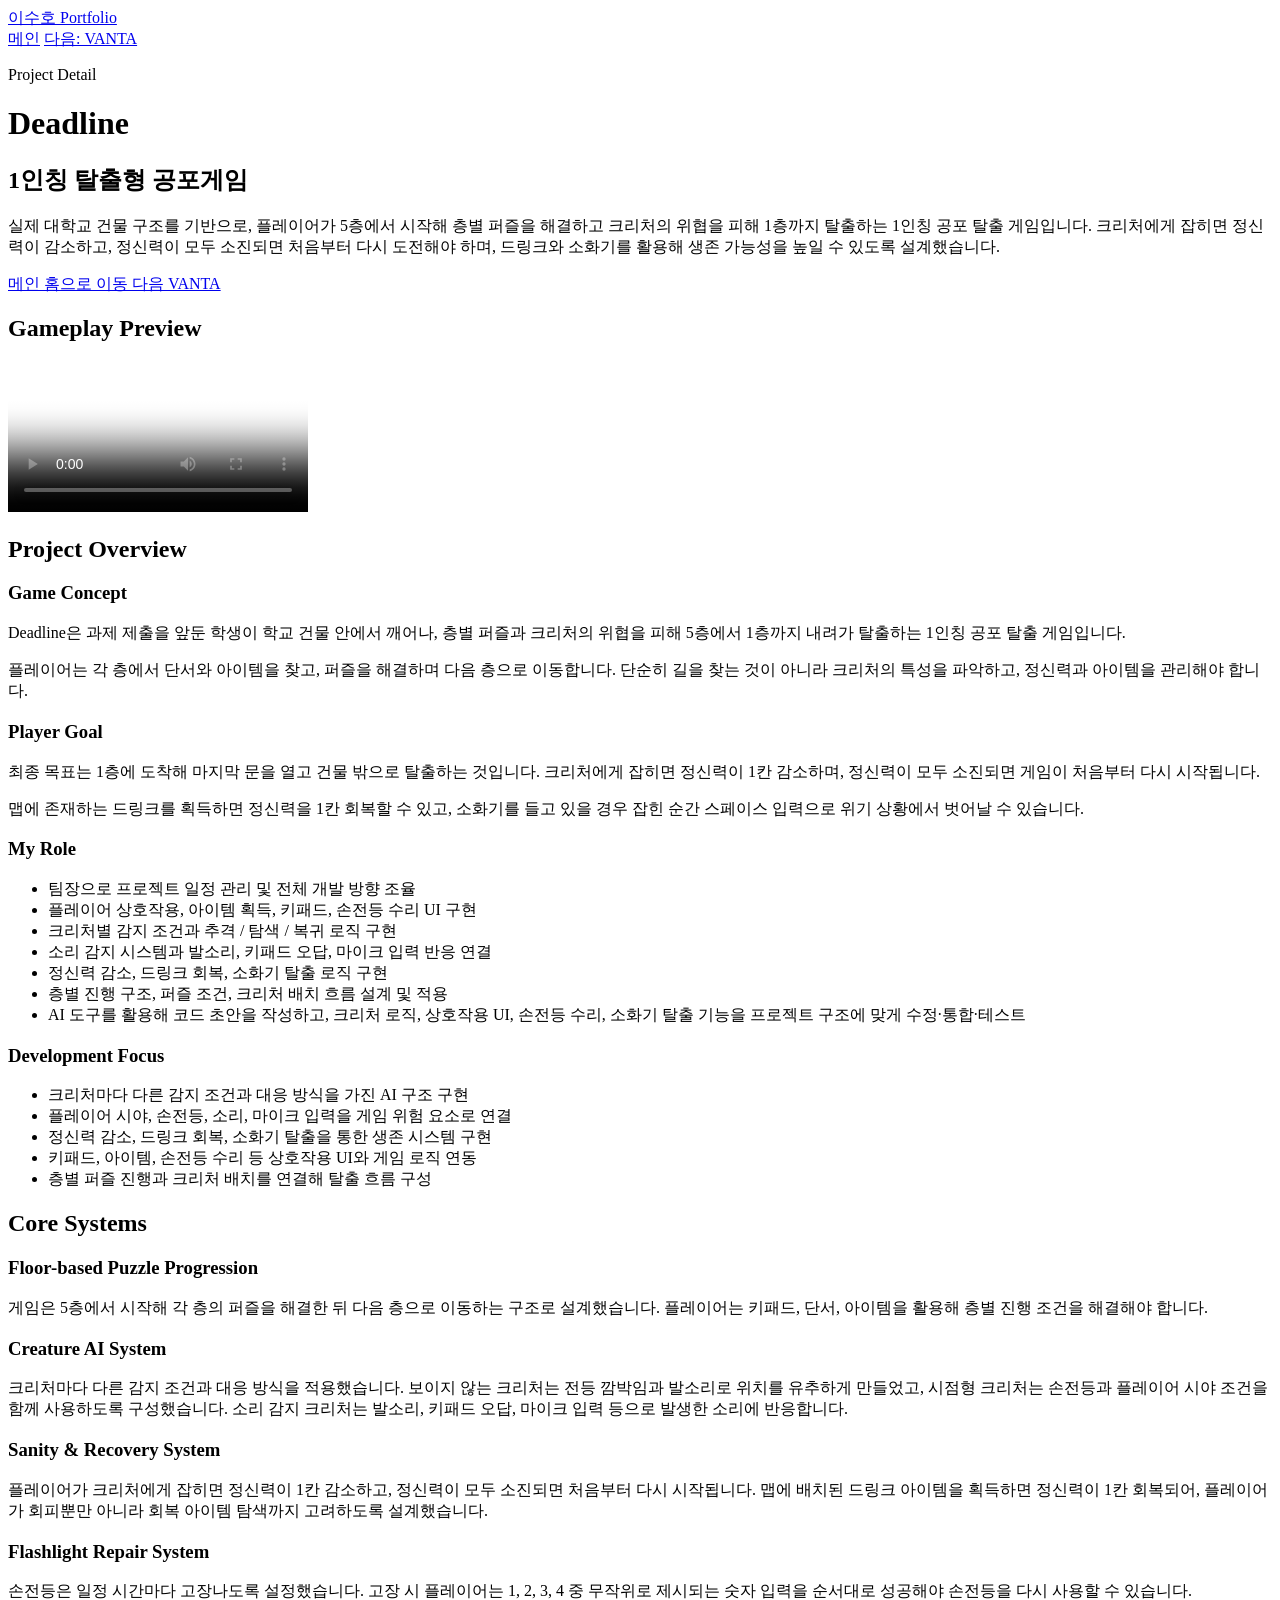
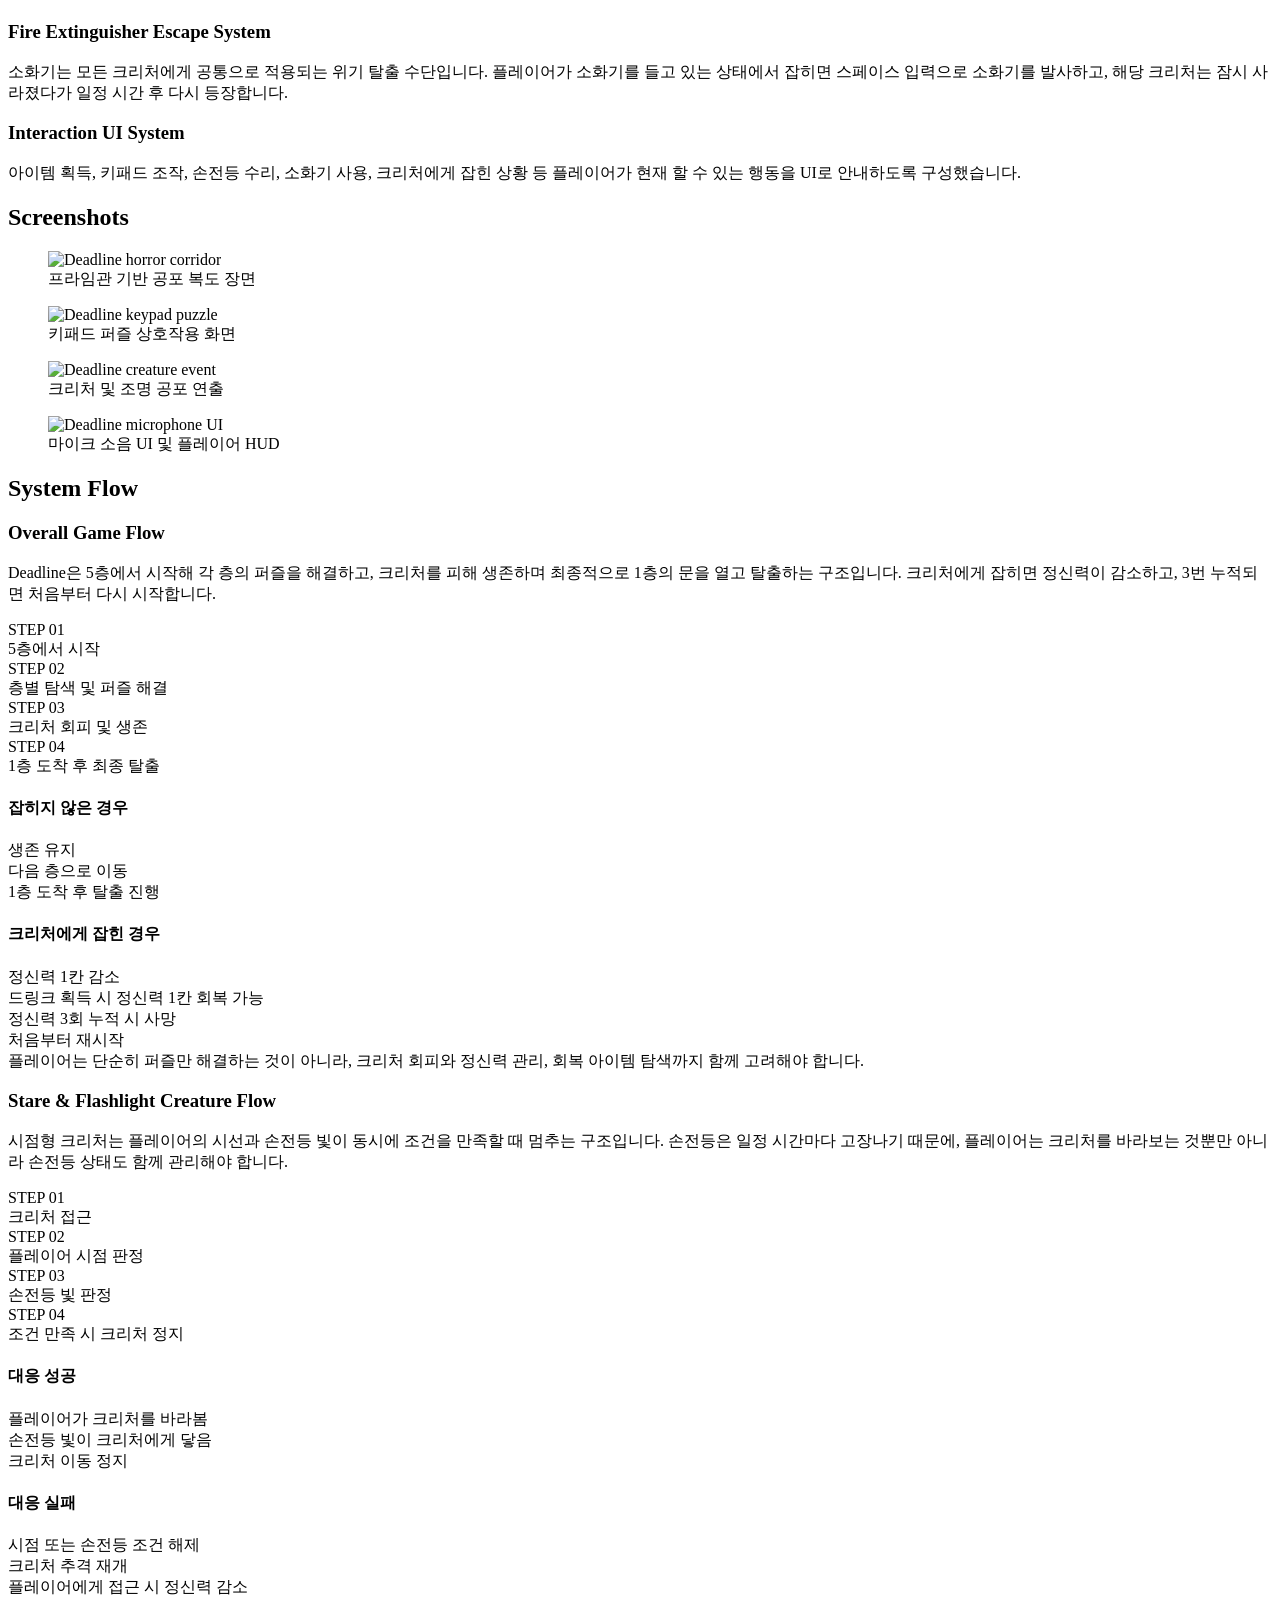
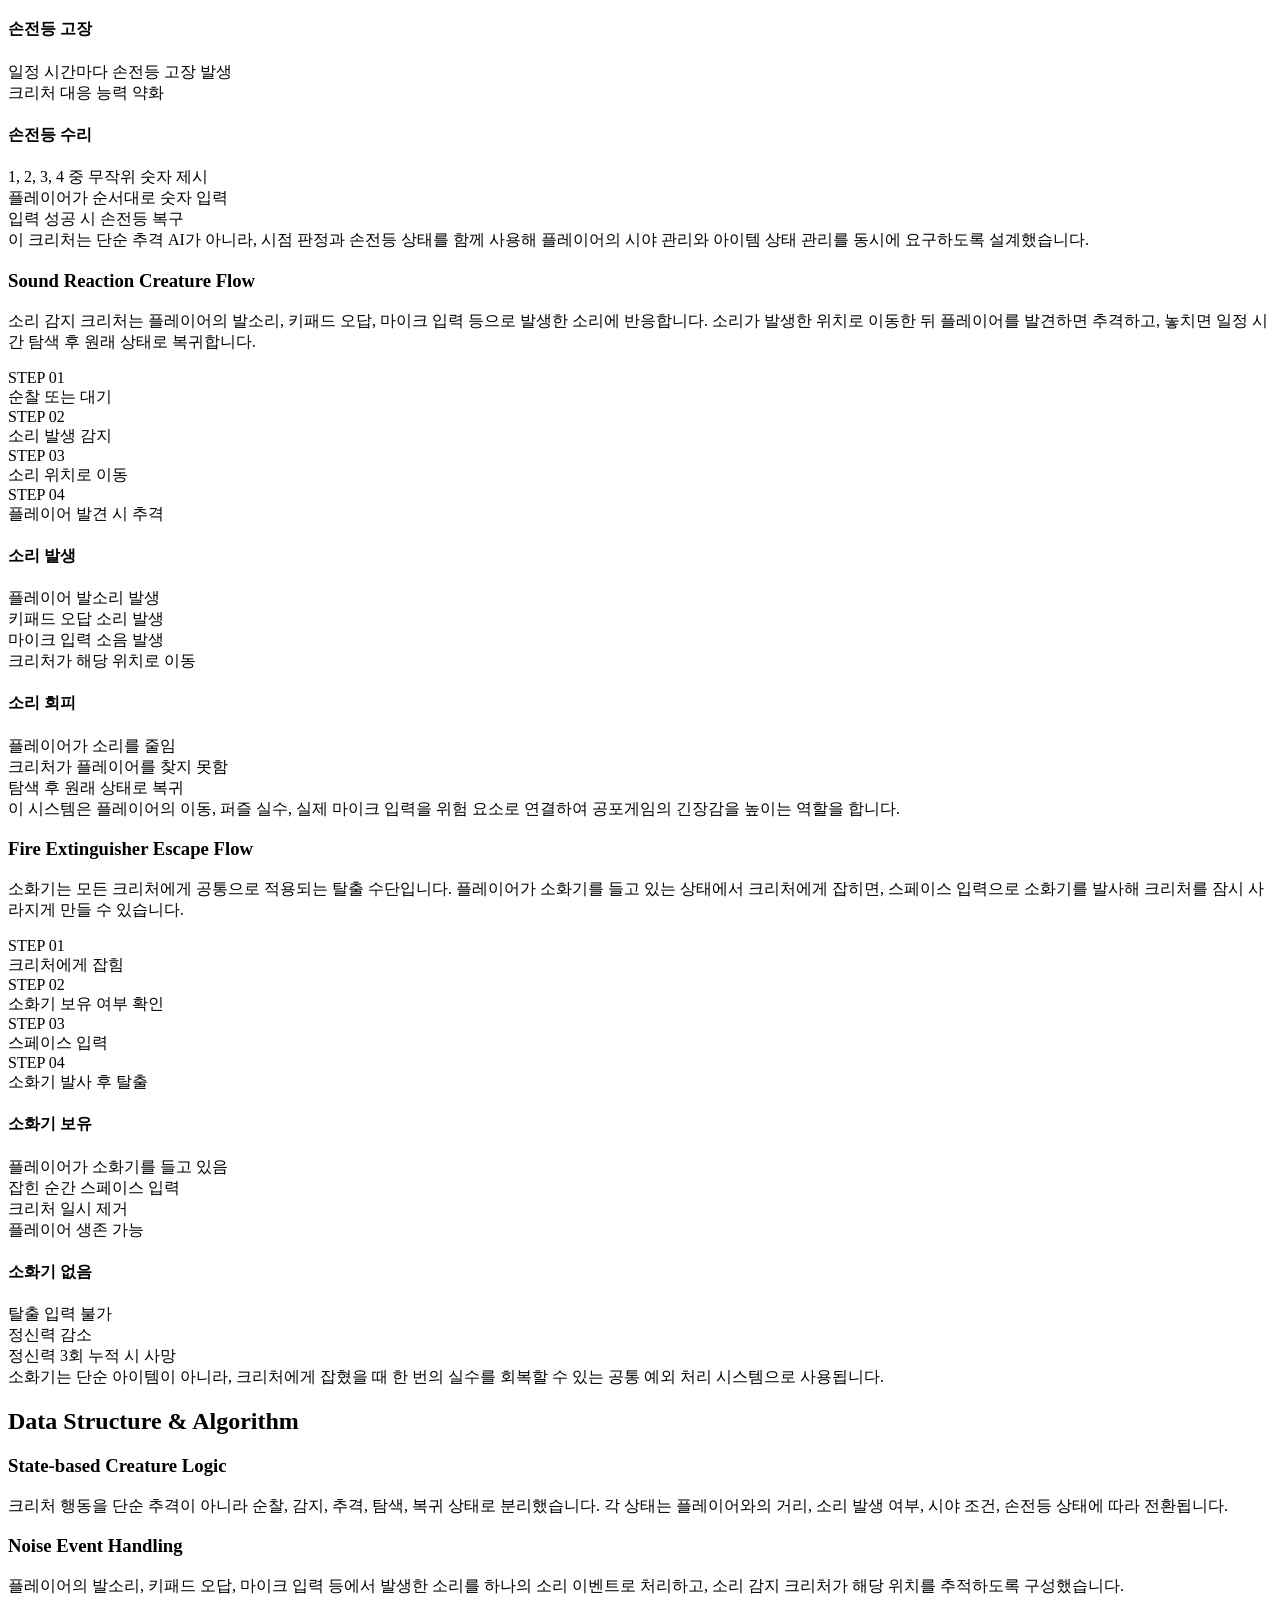
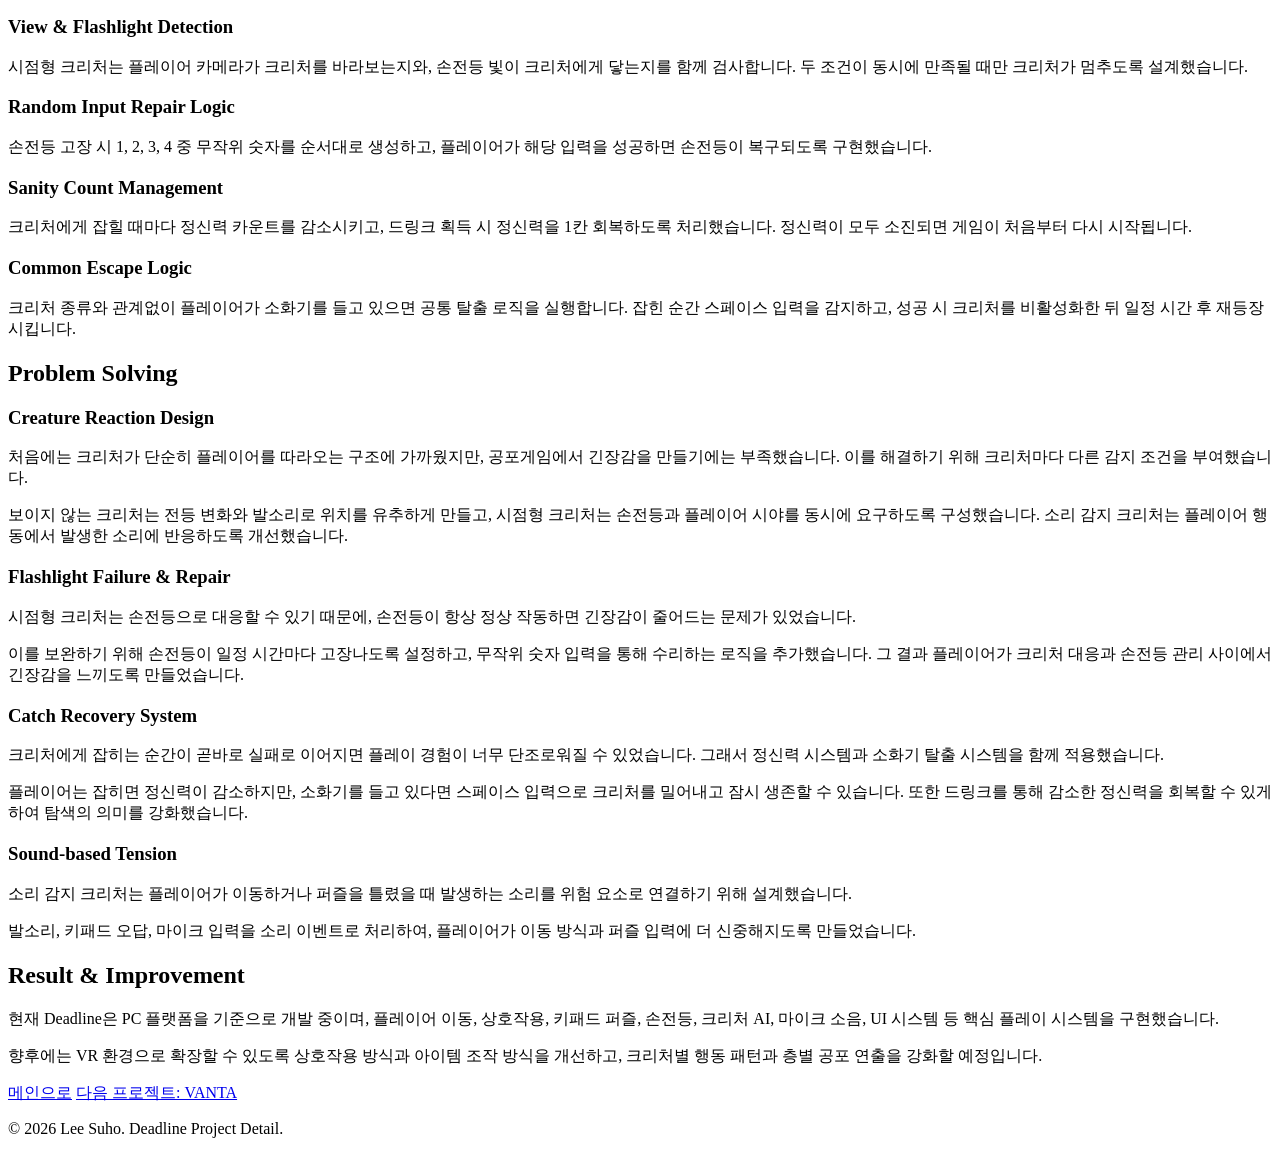
==== projects/deadline.html @ 49393263 "Update deadline.html" ====
<!DOCTYPE html>
<html lang="ko">
<head>
  <meta charset="UTF-8">
  <meta name="viewport" content="width=device-width, initial-scale=1.0">
  <title>Deadline | Project Detail</title>
  <link rel="stylesheet" href="/profile/style.css?v=3">
</head>

<body>

  <nav class="mobile-top-nav project-mobile-nav">
    <a href="/profile/index.html" class="top-logo">이수호 Portfolio</a>
  
    <div class="top-nav-links">
      <a href="/profile/index.html">메인</a>
      <a href="/profile/projects/vanta.html">다음: VANTA</a>
    </div>
  </nav>
  
  <header class="hero sub-hero">
    <div class="container">
      <p class="label">Project Detail</p>
      <h1>Deadline</h1>
      <h2>1인칭 탈출형 공포게임</h2>

      <p class="hero-text">
        실제 대학교 건물 구조를 기반으로, 플레이어가 5층에서 시작해 층별 퍼즐을 해결하고
        크리처의 위협을 피해 1층까지 탈출하는 1인칭 공포 탈출 게임입니다.
        크리처에게 잡히면 정신력이 감소하고, 정신력이 모두 소진되면 처음부터 다시 도전해야 하며,
        드링크와 소화기를 활용해 생존 가능성을 높일 수 있도록 설계했습니다.
      </p>

    </div>
  </header>

  <nav class="project-floating-nav">
    <a href="/profile/index.html">
      메인
      <span>홈으로 이동</span>
    </a>
  
    <a href="/profile/projects/vanta.html">
      다음
      <span>VANTA</span>
    </a>
  </nav>
  
  <main>
    <section class="section">
      <div class="container">
        <h2 class="section-title">Gameplay Preview</h2>
    
        <div class="detail-media">
          <video controls poster="/profile/assets/images/deadline_main.png">
            <source src="/profile/assets/videos/deadline.mp4" type="video/mp4">
            브라우저가 video 태그를 지원하지 않습니다.
          </video>
        </div>
      </div>
    </section>

    <section class="section">
      <div class="container">
        <h2 class="section-title">Project Overview</h2>
    
        <div class="detail-grid">
          <div class="detail-card">
            <h3>Game Concept</h3>
            <p>
              Deadline은 과제 제출을 앞둔 학생이 학교 건물 안에서 깨어나,
              층별 퍼즐과 크리처의 위협을 피해 5층에서 1층까지 내려가 탈출하는
              1인칭 공포 탈출 게임입니다.
            </p>
            <p>
              플레이어는 각 층에서 단서와 아이템을 찾고, 퍼즐을 해결하며 다음 층으로 이동합니다.
              단순히 길을 찾는 것이 아니라 크리처의 특성을 파악하고, 정신력과 아이템을 관리해야 합니다.
            </p>
          </div>
    
          <div class="detail-card">
            <h3>Player Goal</h3>
            <p>
              최종 목표는 1층에 도착해 마지막 문을 열고 건물 밖으로 탈출하는 것입니다.
              크리처에게 잡히면 정신력이 1칸 감소하며, 정신력이 모두 소진되면 게임이 처음부터 다시 시작됩니다.
            </p>
            <p>
              맵에 존재하는 드링크를 획득하면 정신력을 1칸 회복할 수 있고,
              소화기를 들고 있을 경우 잡힌 순간 스페이스 입력으로 위기 상황에서 벗어날 수 있습니다.
            </p>
          </div>
    
          <div class="detail-card">
            <h3>My Role</h3>
            <ul>
              <li>팀장으로 프로젝트 일정 관리 및 전체 개발 방향 조율</li>
              <li>플레이어 상호작용, 아이템 획득, 키패드, 손전등 수리 UI 구현</li>
              <li>크리처별 감지 조건과 추격 / 탐색 / 복귀 로직 구현</li>
              <li>소리 감지 시스템과 발소리, 키패드 오답, 마이크 입력 반응 연결</li>
              <li>정신력 감소, 드링크 회복, 소화기 탈출 로직 구현</li>
              <li>층별 진행 구조, 퍼즐 조건, 크리처 배치 흐름 설계 및 적용</li>
              <li>AI 도구를 활용해 코드 초안을 작성하고, 크리처 로직, 상호작용 UI, 손전등 수리, 소화기 탈출 기능을 프로젝트 구조에 맞게 수정·통합·테스트</li>
            </ul>
          </div>
    
          <div class="detail-card">
            <h3>Development Focus</h3>
            <ul>
              <li>크리처마다 다른 감지 조건과 대응 방식을 가진 AI 구조 구현</li>
              <li>플레이어 시야, 손전등, 소리, 마이크 입력을 게임 위험 요소로 연결</li>
              <li>정신력 감소, 드링크 회복, 소화기 탈출을 통한 생존 시스템 구현</li>
              <li>키패드, 아이템, 손전등 수리 등 상호작용 UI와 게임 로직 연동</li>
              <li>층별 퍼즐 진행과 크리처 배치를 연결해 탈출 흐름 구성</li>
            </ul>
          </div>
        </div>
      </div>
    </section>

    <section class="section dark">
      <div class="container">
        <h2 class="section-title">Core Systems</h2>
    
        <div class="detail-grid">
          <div class="detail-card">
            <h3>Floor-based Puzzle Progression</h3>
            <p>
              게임은 5층에서 시작해 각 층의 퍼즐을 해결한 뒤 다음 층으로 이동하는 구조로 설계했습니다.
              플레이어는 키패드, 단서, 아이템을 활용해 층별 진행 조건을 해결해야 합니다.
            </p>
          </div>
    
          <div class="detail-card">
            <h3>Creature AI System</h3>
            <p>
              크리처마다 다른 감지 조건과 대응 방식을 적용했습니다.
              보이지 않는 크리처는 전등 깜박임과 발소리로 위치를 유추하게 만들었고,
              시점형 크리처는 손전등과 플레이어 시야 조건을 함께 사용하도록 구성했습니다.
              소리 감지 크리처는 발소리, 키패드 오답, 마이크 입력 등으로 발생한 소리에 반응합니다.
            </p>
          </div>
    
          <div class="detail-card">
            <h3>Sanity & Recovery System</h3>
            <p>
              플레이어가 크리처에게 잡히면 정신력이 1칸 감소하고,
              정신력이 모두 소진되면 처음부터 다시 시작됩니다.
              맵에 배치된 드링크 아이템을 획득하면 정신력이 1칸 회복되어,
              플레이어가 회피뿐만 아니라 회복 아이템 탐색까지 고려하도록 설계했습니다.
            </p>
          </div>
    
          <div class="detail-card">
            <h3>Flashlight Repair System</h3>
            <p>
              손전등은 일정 시간마다 고장나도록 설정했습니다.
              고장 시 플레이어는 1, 2, 3, 4 중 무작위로 제시되는 숫자 입력을 순서대로 성공해야
              손전등을 다시 사용할 수 있습니다.
            </p>
          </div>
    
          <div class="detail-card">
            <h3>Fire Extinguisher Escape System</h3>
            <p>
              소화기는 모든 크리처에게 공통으로 적용되는 위기 탈출 수단입니다.
              플레이어가 소화기를 들고 있는 상태에서 잡히면 스페이스 입력으로 소화기를 발사하고,
              해당 크리처는 잠시 사라졌다가 일정 시간 후 다시 등장합니다.
            </p>
          </div>
    
          <div class="detail-card">
            <h3>Interaction UI System</h3>
            <p>
              아이템 획득, 키패드 조작, 손전등 수리, 소화기 사용, 크리처에게 잡힌 상황 등
              플레이어가 현재 할 수 있는 행동을 UI로 안내하도록 구성했습니다.
            </p>
          </div>
        </div>
      </div>
    </section>

    <section class="section dark">
      <div class="container">
        <h2 class="section-title">Screenshots</h2>
    
        <div class="image-grid">
          <figure>
            <img src="/profile/assets/images/deadline_01.png" alt="Deadline horror corridor">
            <figcaption>프라임관 기반 공포 복도 장면</figcaption>
          </figure>
    
          <figure>
            <img src="/profile/assets/images/deadline_02.png" alt="Deadline keypad puzzle">
            <figcaption>키패드 퍼즐 상호작용 화면</figcaption>
          </figure>
    
          <figure>
            <img src="/profile/assets/images/deadline_03.png" alt="Deadline creature event">
            <figcaption>크리처 및 조명 공포 연출</figcaption>
          </figure>
    
          <figure>
            <img src="/profile/assets/images/deadline_04.png" alt="Deadline microphone UI">
            <figcaption>마이크 소음 UI 및 플레이어 HUD</figcaption>
          </figure>
        </div>
      </div>
    </section>

    <section class="section">
      <div class="container">
        <h2 class="section-title">System Flow</h2>
    
        <div class="flow-section">
    
          <div class="flow-card">
            <h3>Overall Game Flow</h3>
            <p>
              Deadline은 5층에서 시작해 각 층의 퍼즐을 해결하고, 크리처를 피해 생존하며
              최종적으로 1층의 문을 열고 탈출하는 구조입니다.
              크리처에게 잡히면 정신력이 감소하고, 3번 누적되면 처음부터 다시 시작합니다.
            </p>
    
            <div class="flow-steps">
              <div class="flow-step">
                <span class="flow-step-number">STEP 01</span>
                <div class="flow-step-title">5층에서 시작</div>
              </div>
    
              <div class="flow-step">
                <span class="flow-step-number">STEP 02</span>
                <div class="flow-step-title">층별 탐색 및 퍼즐 해결</div>
              </div>
    
              <div class="flow-step warning">
                <span class="flow-step-number">STEP 03</span>
                <div class="flow-step-title">크리처 회피 및 생존</div>
              </div>
    
              <div class="flow-step safe">
                <span class="flow-step-number">STEP 04</span>
                <div class="flow-step-title">1층 도착 후 최종 탈출</div>
              </div>
            </div>
    
            <div class="flow-branches">
              <div class="flow-branch good">
                <h4>잡히지 않은 경우</h4>
                <div class="flow-mini-steps">
                  <div class="flow-mini-step safe">생존 유지</div>
                  <div class="flow-mini-step">다음 층으로 이동</div>
                  <div class="flow-mini-step safe">1층 도착 후 탈출 진행</div>
                </div>
              </div>
    
              <div class="flow-branch bad">
                <h4>크리처에게 잡힌 경우</h4>
                <div class="flow-mini-steps">
                  <div class="flow-mini-step danger">정신력 1칸 감소</div>
                  <div class="flow-mini-step warning">드링크 획득 시 정신력 1칸 회복 가능</div>
                  <div class="flow-mini-step danger">정신력 3회 누적 시 사망</div>
                  <div class="flow-mini-step restart">처음부터 재시작</div>
                </div>
              </div>
            </div>
    
            <div class="flow-note">
              플레이어는 단순히 퍼즐만 해결하는 것이 아니라,
              크리처 회피와 정신력 관리, 회복 아이템 탐색까지 함께 고려해야 합니다.
            </div>
          </div>
    
          <div class="flow-card">
            <h3>Stare & Flashlight Creature Flow</h3>
            <p>
              시점형 크리처는 플레이어의 시선과 손전등 빛이 동시에 조건을 만족할 때 멈추는 구조입니다.
              손전등은 일정 시간마다 고장나기 때문에, 플레이어는 크리처를 바라보는 것뿐만 아니라
              손전등 상태도 함께 관리해야 합니다.
            </p>
    
            <div class="flow-steps">
              <div class="flow-step warning">
                <span class="flow-step-number">STEP 01</span>
                <div class="flow-step-title">크리처 접근</div>
              </div>
    
              <div class="flow-step">
                <span class="flow-step-number">STEP 02</span>
                <div class="flow-step-title">플레이어 시점 판정</div>
              </div>
    
              <div class="flow-step">
                <span class="flow-step-number">STEP 03</span>
                <div class="flow-step-title">손전등 빛 판정</div>
              </div>
    
              <div class="flow-step safe">
                <span class="flow-step-number">STEP 04</span>
                <div class="flow-step-title">조건 만족 시 크리처 정지</div>
              </div>
            </div>
    
            <div class="flow-branches">
              <div class="flow-branch good">
                <h4>대응 성공</h4>
                <div class="flow-mini-steps">
                  <div class="flow-mini-step">플레이어가 크리처를 바라봄</div>
                  <div class="flow-mini-step">손전등 빛이 크리처에게 닿음</div>
                  <div class="flow-mini-step safe">크리처 이동 정지</div>
                </div>
              </div>
    
              <div class="flow-branch bad">
                <h4>대응 실패</h4>
                <div class="flow-mini-steps">
                  <div class="flow-mini-step warning">시점 또는 손전등 조건 해제</div>
                  <div class="flow-mini-step danger">크리처 추격 재개</div>
                  <div class="flow-mini-step danger">플레이어에게 접근 시 정신력 감소</div>
                </div>
              </div>
            </div>
    
            <div class="flow-branches">
              <div class="flow-branch bad">
                <h4>손전등 고장</h4>
                <div class="flow-mini-steps">
                  <div class="flow-mini-step warning">일정 시간마다 손전등 고장 발생</div>
                  <div class="flow-mini-step danger">크리처 대응 능력 약화</div>
                </div>
              </div>
    
              <div class="flow-branch good">
                <h4>손전등 수리</h4>
                <div class="flow-mini-steps">
                  <div class="flow-mini-step">1, 2, 3, 4 중 무작위 숫자 제시</div>
                  <div class="flow-mini-step">플레이어가 순서대로 숫자 입력</div>
                  <div class="flow-mini-step safe">입력 성공 시 손전등 복구</div>
                </div>
              </div>
            </div>
    
            <div class="flow-note">
              이 크리처는 단순 추격 AI가 아니라, 시점 판정과 손전등 상태를 함께 사용해
              플레이어의 시야 관리와 아이템 상태 관리를 동시에 요구하도록 설계했습니다.
            </div>
          </div>
    
          <div class="flow-card">
            <h3>Sound Reaction Creature Flow</h3>
            <p>
              소리 감지 크리처는 플레이어의 발소리, 키패드 오답, 마이크 입력 등으로 발생한 소리에 반응합니다.
              소리가 발생한 위치로 이동한 뒤 플레이어를 발견하면 추격하고,
              놓치면 일정 시간 탐색 후 원래 상태로 복귀합니다.
            </p>
    
            <div class="flow-steps">
              <div class="flow-step">
                <span class="flow-step-number">STEP 01</span>
                <div class="flow-step-title">순찰 또는 대기</div>
              </div>
    
              <div class="flow-step warning">
                <span class="flow-step-number">STEP 02</span>
                <div class="flow-step-title">소리 발생 감지</div>
              </div>
    
              <div class="flow-step warning">
                <span class="flow-step-number">STEP 03</span>
                <div class="flow-step-title">소리 위치로 이동</div>
              </div>
    
              <div class="flow-step danger">
                <span class="flow-step-number">STEP 04</span>
                <div class="flow-step-title">플레이어 발견 시 추격</div>
              </div>
            </div>
    
            <div class="flow-branches">
              <div class="flow-branch bad">
                <h4>소리 발생</h4>
                <div class="flow-mini-steps">
                  <div class="flow-mini-step warning">플레이어 발소리 발생</div>
                  <div class="flow-mini-step warning">키패드 오답 소리 발생</div>
                  <div class="flow-mini-step warning">마이크 입력 소음 발생</div>
                  <div class="flow-mini-step danger">크리처가 해당 위치로 이동</div>
                </div>
              </div>
    
              <div class="flow-branch good">
                <h4>소리 회피</h4>
                <div class="flow-mini-steps">
                  <div class="flow-mini-step">플레이어가 소리를 줄임</div>
                  <div class="flow-mini-step">크리처가 플레이어를 찾지 못함</div>
                  <div class="flow-mini-step safe">탐색 후 원래 상태로 복귀</div>
                </div>
              </div>
            </div>
    
            <div class="flow-note">
              이 시스템은 플레이어의 이동, 퍼즐 실수, 실제 마이크 입력을 위험 요소로 연결하여
              공포게임의 긴장감을 높이는 역할을 합니다.
            </div>
          </div>
    
          <div class="flow-card">
            <h3>Fire Extinguisher Escape Flow</h3>
            <p>
              소화기는 모든 크리처에게 공통으로 적용되는 탈출 수단입니다.
              플레이어가 소화기를 들고 있는 상태에서 크리처에게 잡히면,
              스페이스 입력으로 소화기를 발사해 크리처를 잠시 사라지게 만들 수 있습니다.
            </p>
    
            <div class="flow-steps">
              <div class="flow-step danger">
                <span class="flow-step-number">STEP 01</span>
                <div class="flow-step-title">크리처에게 잡힘</div>
              </div>
    
              <div class="flow-step">
                <span class="flow-step-number">STEP 02</span>
                <div class="flow-step-title">소화기 보유 여부 확인</div>
              </div>
    
              <div class="flow-step">
                <span class="flow-step-number">STEP 03</span>
                <div class="flow-step-title">스페이스 입력</div>
              </div>
    
              <div class="flow-step safe">
                <span class="flow-step-number">STEP 04</span>
                <div class="flow-step-title">소화기 발사 후 탈출</div>
              </div>
            </div>
    
            <div class="flow-branches">
              <div class="flow-branch good">
                <h4>소화기 보유</h4>
                <div class="flow-mini-steps">
                  <div class="flow-mini-step">플레이어가 소화기를 들고 있음</div>
                  <div class="flow-mini-step">잡힌 순간 스페이스 입력</div>
                  <div class="flow-mini-step safe">크리처 일시 제거</div>
                  <div class="flow-mini-step safe">플레이어 생존 가능</div>
                </div>
              </div>
    
              <div class="flow-branch bad">
                <h4>소화기 없음</h4>
                <div class="flow-mini-steps">
                  <div class="flow-mini-step danger">탈출 입력 불가</div>
                  <div class="flow-mini-step danger">정신력 감소</div>
                  <div class="flow-mini-step warning">정신력 3회 누적 시 사망</div>
                </div>
              </div>
            </div>
    
            <div class="flow-note">
              소화기는 단순 아이템이 아니라, 크리처에게 잡혔을 때 한 번의 실수를 회복할 수 있는
              공통 예외 처리 시스템으로 사용됩니다.
            </div>
          </div>
    
        </div>
      </div>
    </section>

    <section class="section">
      <div class="container">
        <h2 class="section-title">Data Structure & Algorithm</h2>
    
        <div class="detail-grid">
          <div class="detail-card">
            <h3>State-based Creature Logic</h3>
            <p>
              크리처 행동을 단순 추격이 아니라 순찰, 감지, 추격, 탐색, 복귀 상태로 분리했습니다.
              각 상태는 플레이어와의 거리, 소리 발생 여부, 시야 조건, 손전등 상태에 따라 전환됩니다.
            </p>
          </div>
    
          <div class="detail-card">
            <h3>Noise Event Handling</h3>
            <p>
              플레이어의 발소리, 키패드 오답, 마이크 입력 등에서 발생한 소리를 하나의 소리 이벤트로 처리하고,
              소리 감지 크리처가 해당 위치를 추적하도록 구성했습니다.
            </p>
          </div>
    
          <div class="detail-card">
            <h3>View & Flashlight Detection</h3>
            <p>
              시점형 크리처는 플레이어 카메라가 크리처를 바라보는지와,
              손전등 빛이 크리처에게 닿는지를 함께 검사합니다.
              두 조건이 동시에 만족될 때만 크리처가 멈추도록 설계했습니다.
            </p>
          </div>
    
          <div class="detail-card">
            <h3>Random Input Repair Logic</h3>
            <p>
              손전등 고장 시 1, 2, 3, 4 중 무작위 숫자를 순서대로 생성하고,
              플레이어가 해당 입력을 성공하면 손전등이 복구되도록 구현했습니다.
            </p>
          </div>
    
          <div class="detail-card">
            <h3>Sanity Count Management</h3>
            <p>
              크리처에게 잡힐 때마다 정신력 카운트를 감소시키고,
              드링크 획득 시 정신력을 1칸 회복하도록 처리했습니다.
              정신력이 모두 소진되면 게임이 처음부터 다시 시작됩니다.
            </p>
          </div>
    
          <div class="detail-card">
            <h3>Common Escape Logic</h3>
            <p>
              크리처 종류와 관계없이 플레이어가 소화기를 들고 있으면 공통 탈출 로직을 실행합니다.
              잡힌 순간 스페이스 입력을 감지하고, 성공 시 크리처를 비활성화한 뒤 일정 시간 후 재등장시킵니다.
            </p>
          </div>
        </div>
      </div>
    </section>

    <section class="section dark">
      <div class="container">
        <h2 class="section-title">Problem Solving</h2>
    
        <div class="detail-grid">
          <div class="detail-card">
            <h3>Creature Reaction Design</h3>
            <p>
              처음에는 크리처가 단순히 플레이어를 따라오는 구조에 가까웠지만,
              공포게임에서 긴장감을 만들기에는 부족했습니다.
              이를 해결하기 위해 크리처마다 다른 감지 조건을 부여했습니다.
            </p>
            <p>
              보이지 않는 크리처는 전등 변화와 발소리로 위치를 유추하게 만들고,
              시점형 크리처는 손전등과 플레이어 시야를 동시에 요구하도록 구성했습니다.
              소리 감지 크리처는 플레이어 행동에서 발생한 소리에 반응하도록 개선했습니다.
            </p>
          </div>
    
          <div class="detail-card">
            <h3>Flashlight Failure & Repair</h3>
            <p>
              시점형 크리처는 손전등으로 대응할 수 있기 때문에,
              손전등이 항상 정상 작동하면 긴장감이 줄어드는 문제가 있었습니다.
            </p>
            <p>
              이를 보완하기 위해 손전등이 일정 시간마다 고장나도록 설정하고,
              무작위 숫자 입력을 통해 수리하는 로직을 추가했습니다.
              그 결과 플레이어가 크리처 대응과 손전등 관리 사이에서 긴장감을 느끼도록 만들었습니다.
            </p>
          </div>
    
          <div class="detail-card">
            <h3>Catch Recovery System</h3>
            <p>
              크리처에게 잡히는 순간이 곧바로 실패로 이어지면 플레이 경험이 너무 단조로워질 수 있었습니다.
              그래서 정신력 시스템과 소화기 탈출 시스템을 함께 적용했습니다.
            </p>
            <p>
              플레이어는 잡히면 정신력이 감소하지만,
              소화기를 들고 있다면 스페이스 입력으로 크리처를 밀어내고 잠시 생존할 수 있습니다.
              또한 드링크를 통해 감소한 정신력을 회복할 수 있게 하여 탐색의 의미를 강화했습니다.
            </p>
          </div>
    
          <div class="detail-card">
            <h3>Sound-based Tension</h3>
            <p>
              소리 감지 크리처는 플레이어가 이동하거나 퍼즐을 틀렸을 때 발생하는 소리를 위험 요소로 연결하기 위해 설계했습니다.
            </p>
            <p>
              발소리, 키패드 오답, 마이크 입력을 소리 이벤트로 처리하여,
              플레이어가 이동 방식과 퍼즐 입력에 더 신중해지도록 만들었습니다.
            </p>
          </div>
        </div>
      </div>
    </section>

    <section class="section">
      <div class="container">
        <h2 class="section-title">Result & Improvement</h2>

        <p>
          현재 Deadline은 PC 플랫폼을 기준으로 개발 중이며, 플레이어 이동, 상호작용,
          키패드 퍼즐, 손전등, 크리처 AI, 마이크 소음, UI 시스템 등 핵심 플레이 시스템을 구현했습니다.
        </p>

        <p>
          향후에는 VR 환경으로 확장할 수 있도록 상호작용 방식과 아이템 조작 방식을 개선하고,
          크리처별 행동 패턴과 층별 공포 연출을 강화할 예정입니다.
        </p>
      </div>
    </section>

  </main>

  <section class="project-bottom-nav">
    <div class="container">
      <a href="/profile/index.html" class="btn">메인으로</a>
      <a href="/profile/projects/vanta.html" class="btn primary">다음 프로젝트: VANTA</a>
    </div>
  </section>
  
  <footer class="footer">
    <div class="container">
      <p>© 2026 Lee Suho. Deadline Project Detail.</p>
    </div>
  </footer>

</body>
</html>
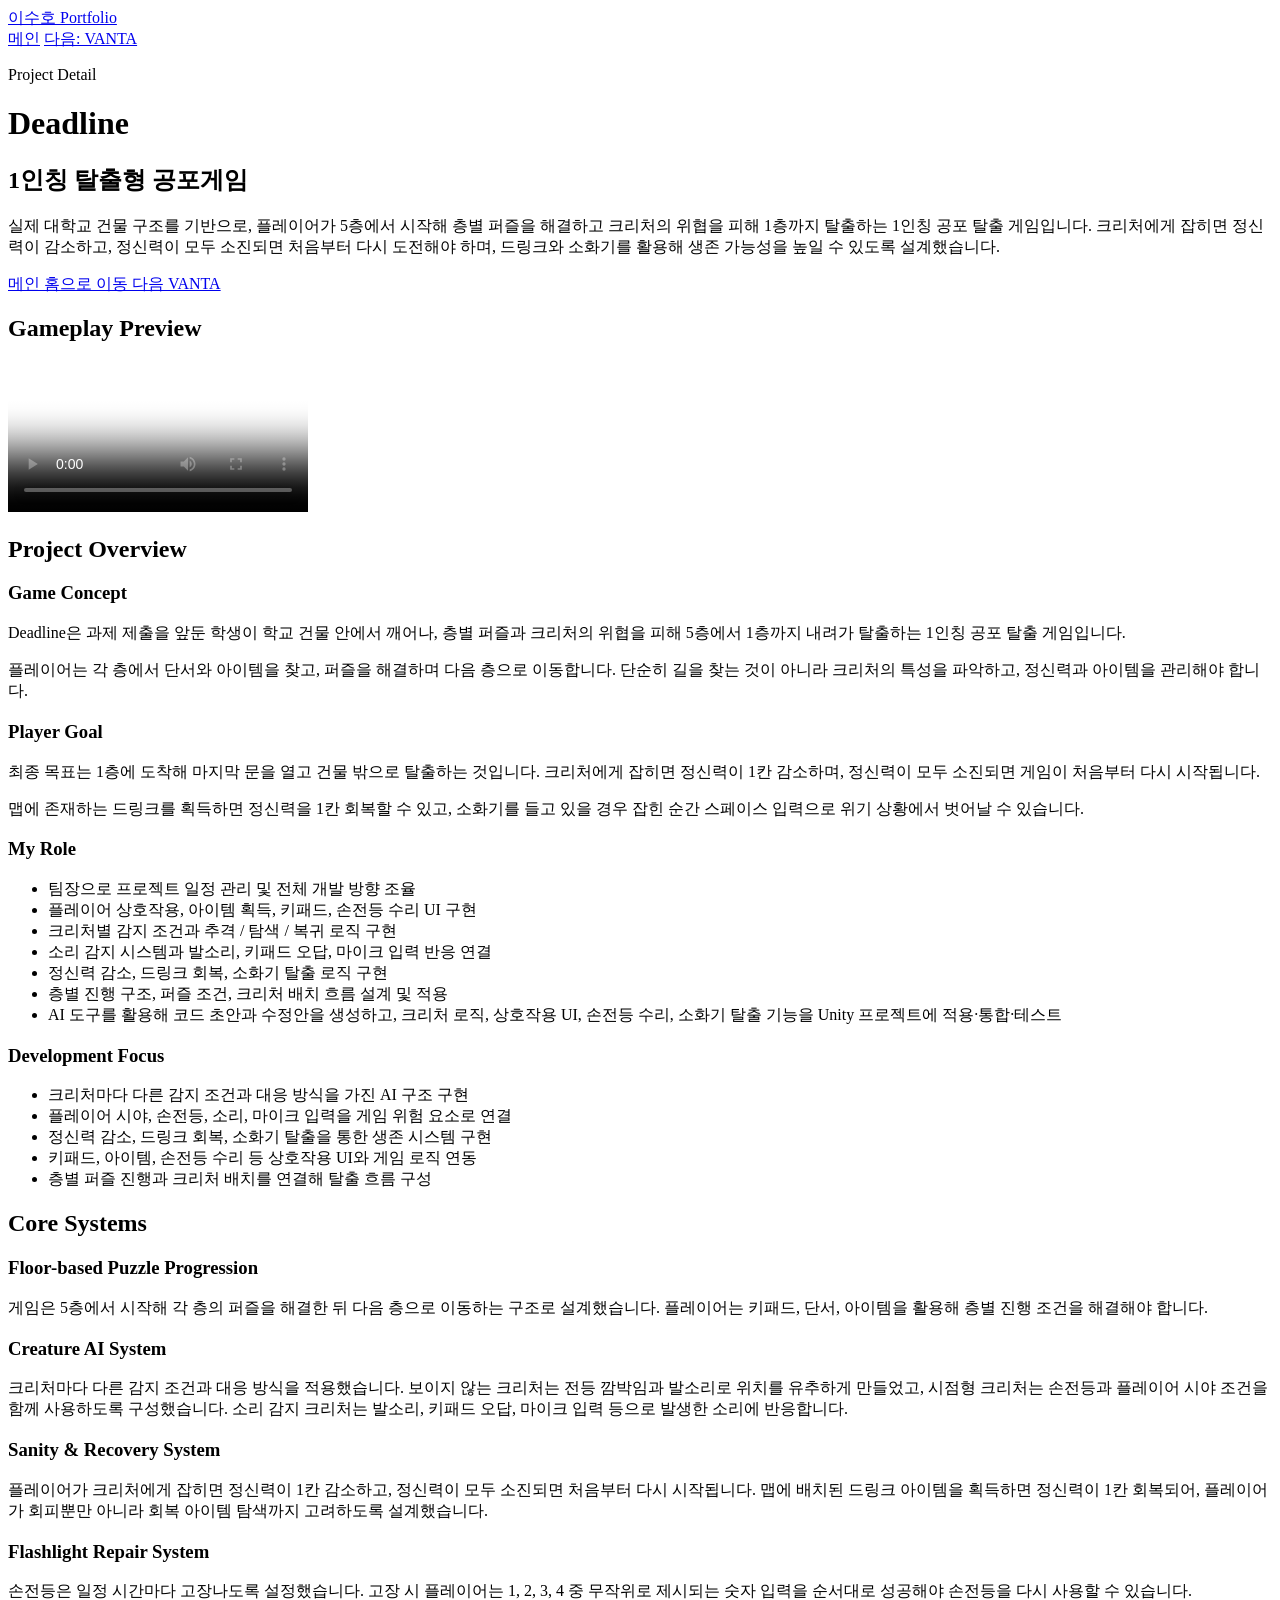
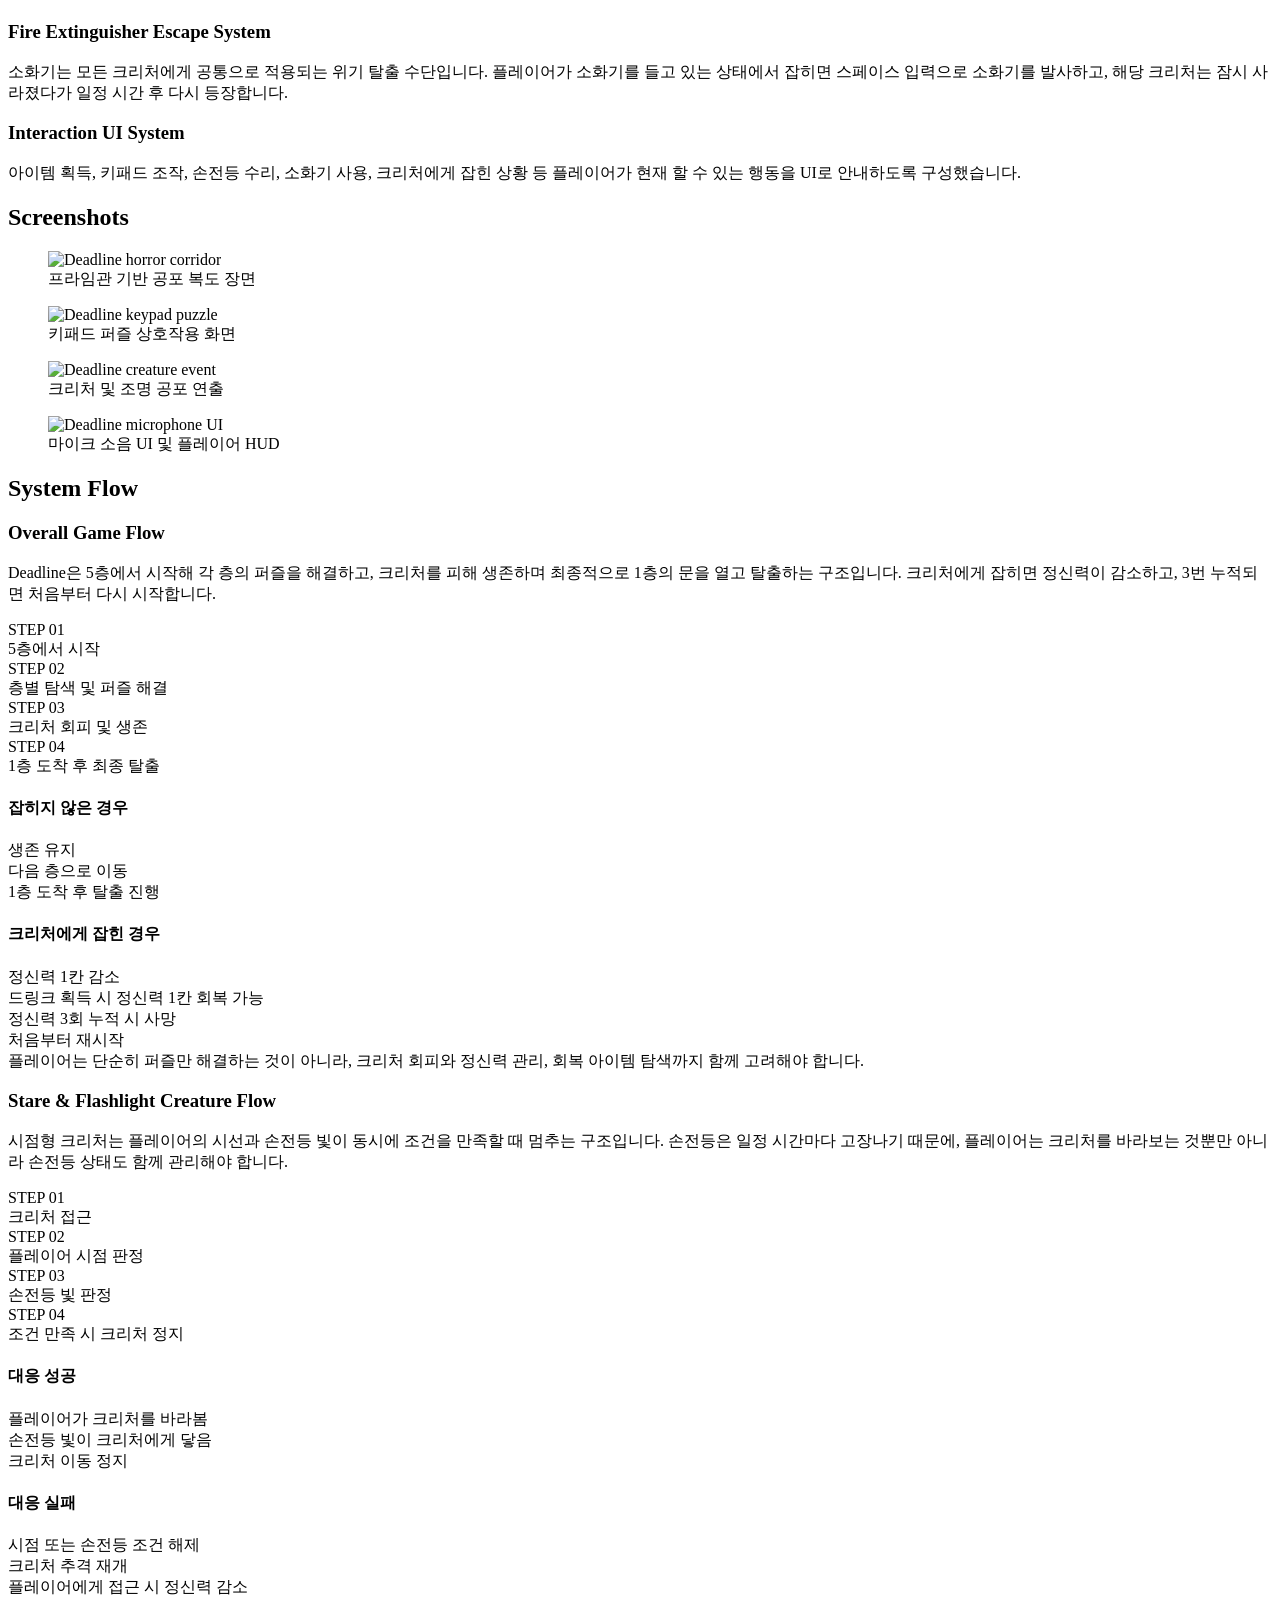
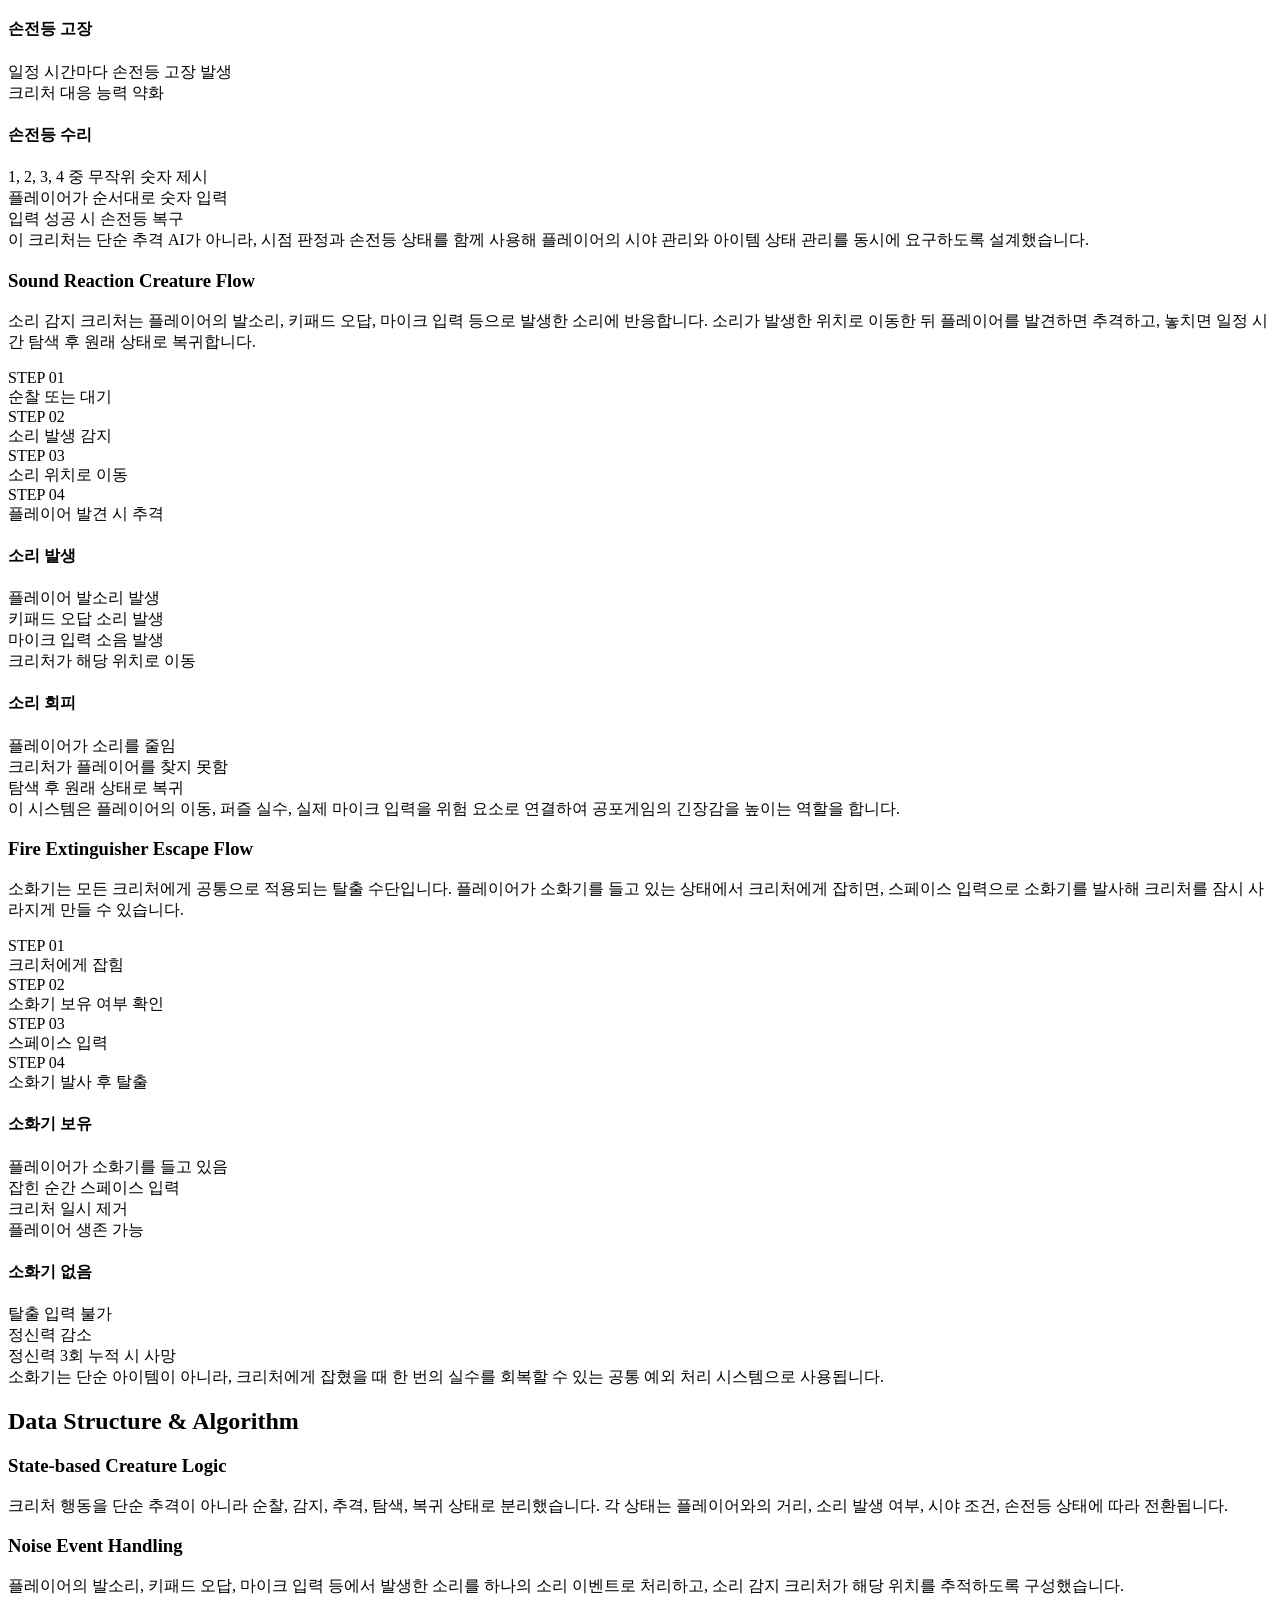
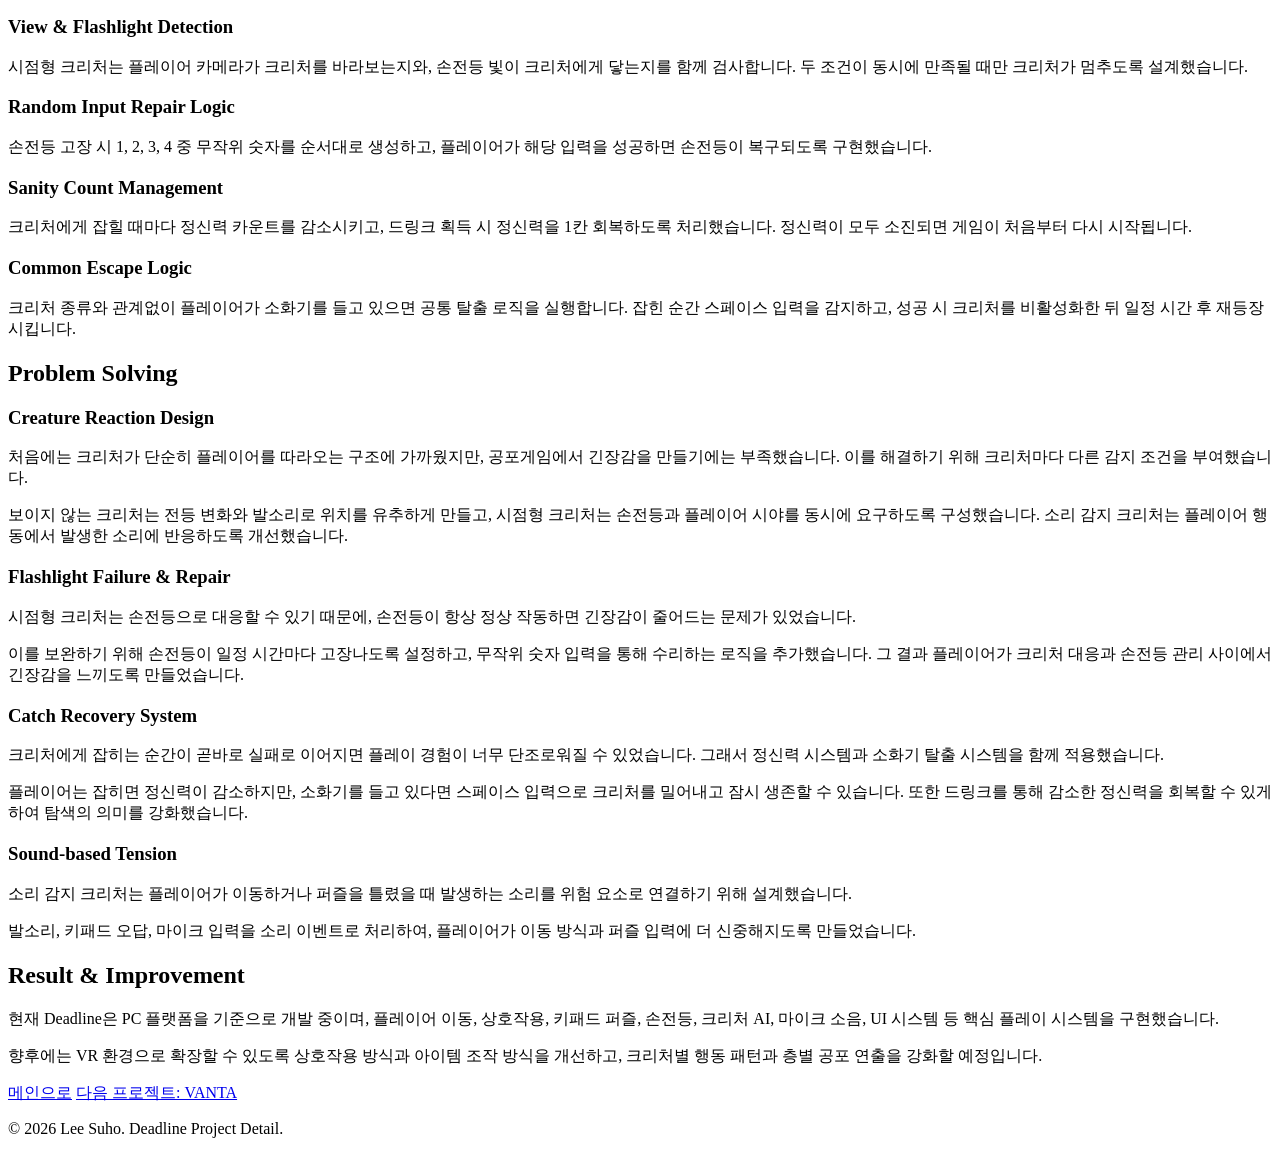
==== commit d5972e56: "Update deadline.html" ====
--- a/projects/deadline.html
+++ b/projects/deadline.html
@@ -99,7 +99,8 @@
               <li>소리 감지 시스템과 발소리, 키패드 오답, 마이크 입력 반응 연결</li>
               <li>정신력 감소, 드링크 회복, 소화기 탈출 로직 구현</li>
               <li>층별 진행 구조, 퍼즐 조건, 크리처 배치 흐름 설계 및 적용</li>
-              <li>AI 도구를 활용해 코드 초안을 작성하고, 크리처 로직, 상호작용 UI, 손전등 수리, 소화기 탈출 기능을 프로젝트 구조에 맞게 수정·통합·테스트</li>
+              <li>AI 도구를 활용해 코드 초안과 수정안을 생성하고, 크리처 로직, 상호작용 UI, 
+                  손전등 수리, 소화기 탈출 기능을 Unity 프로젝트에 적용·통합·테스트</li>
             </ul>
           </div>
     
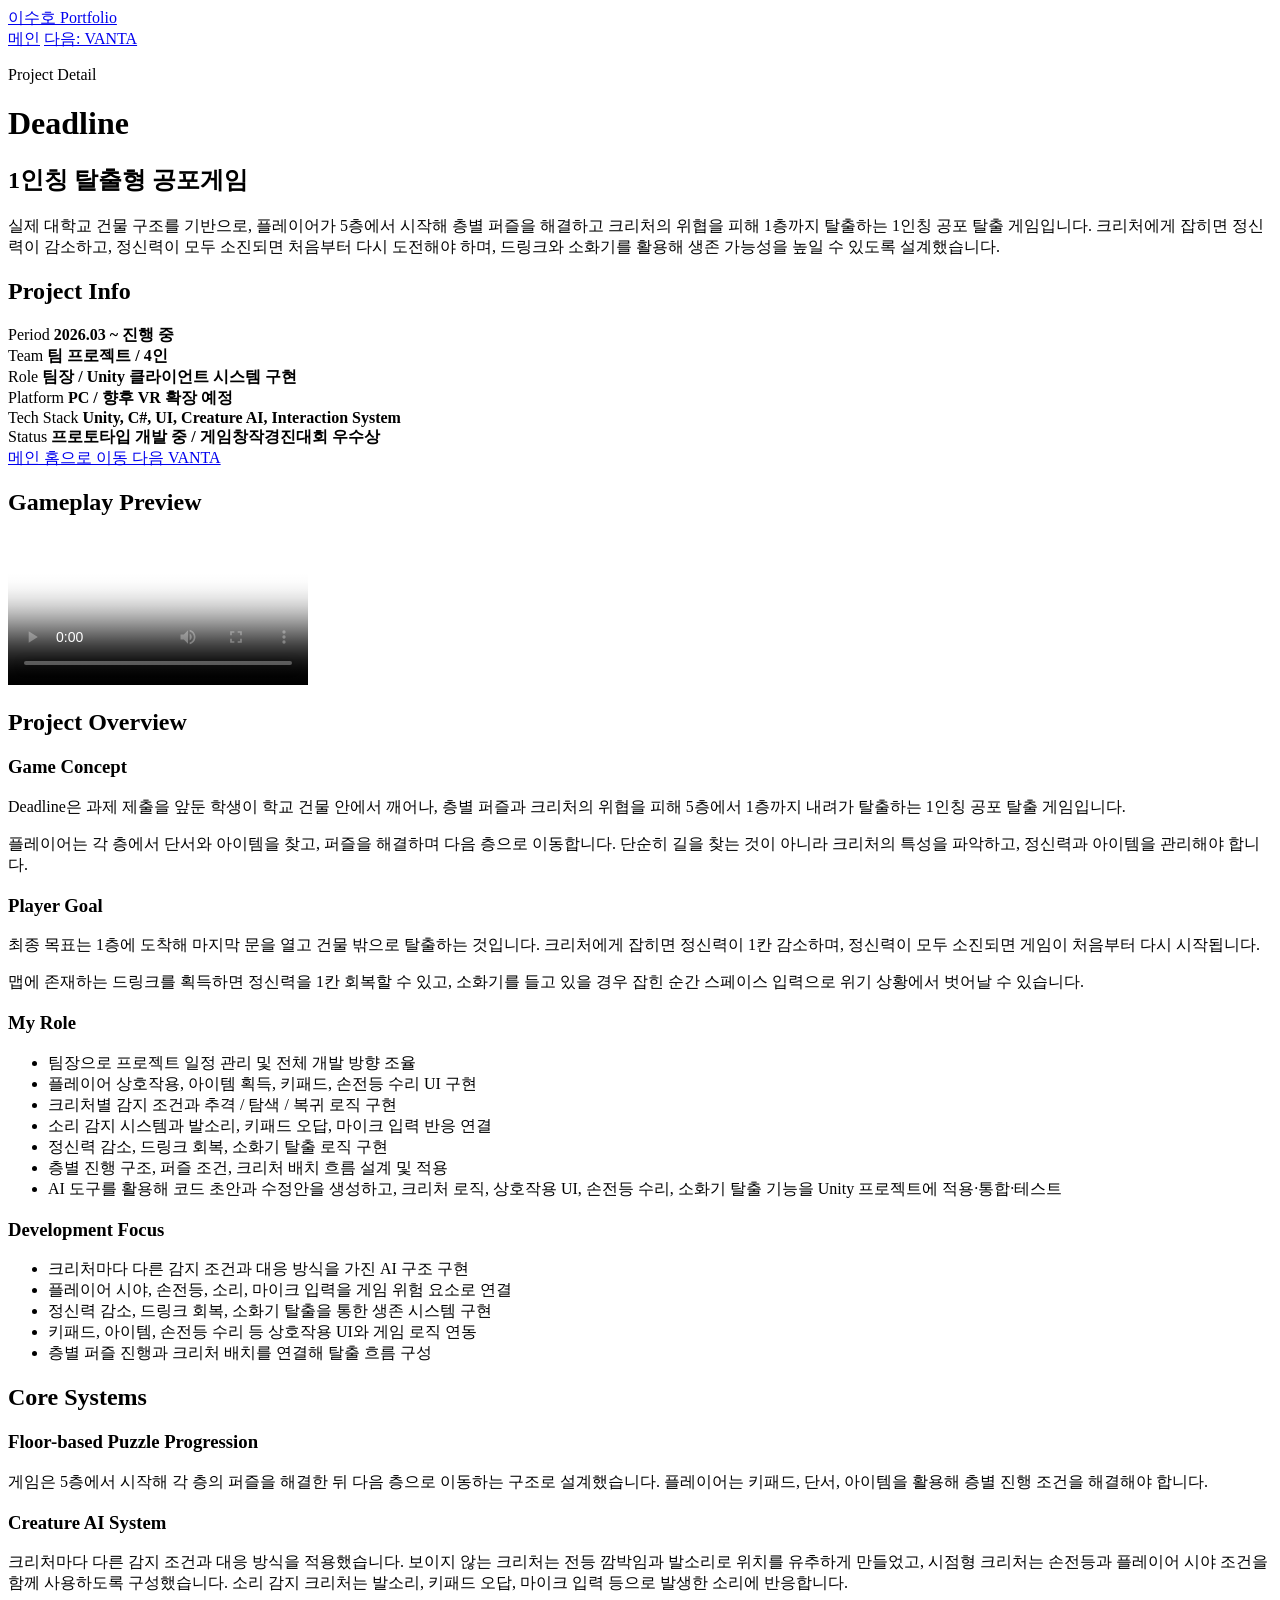
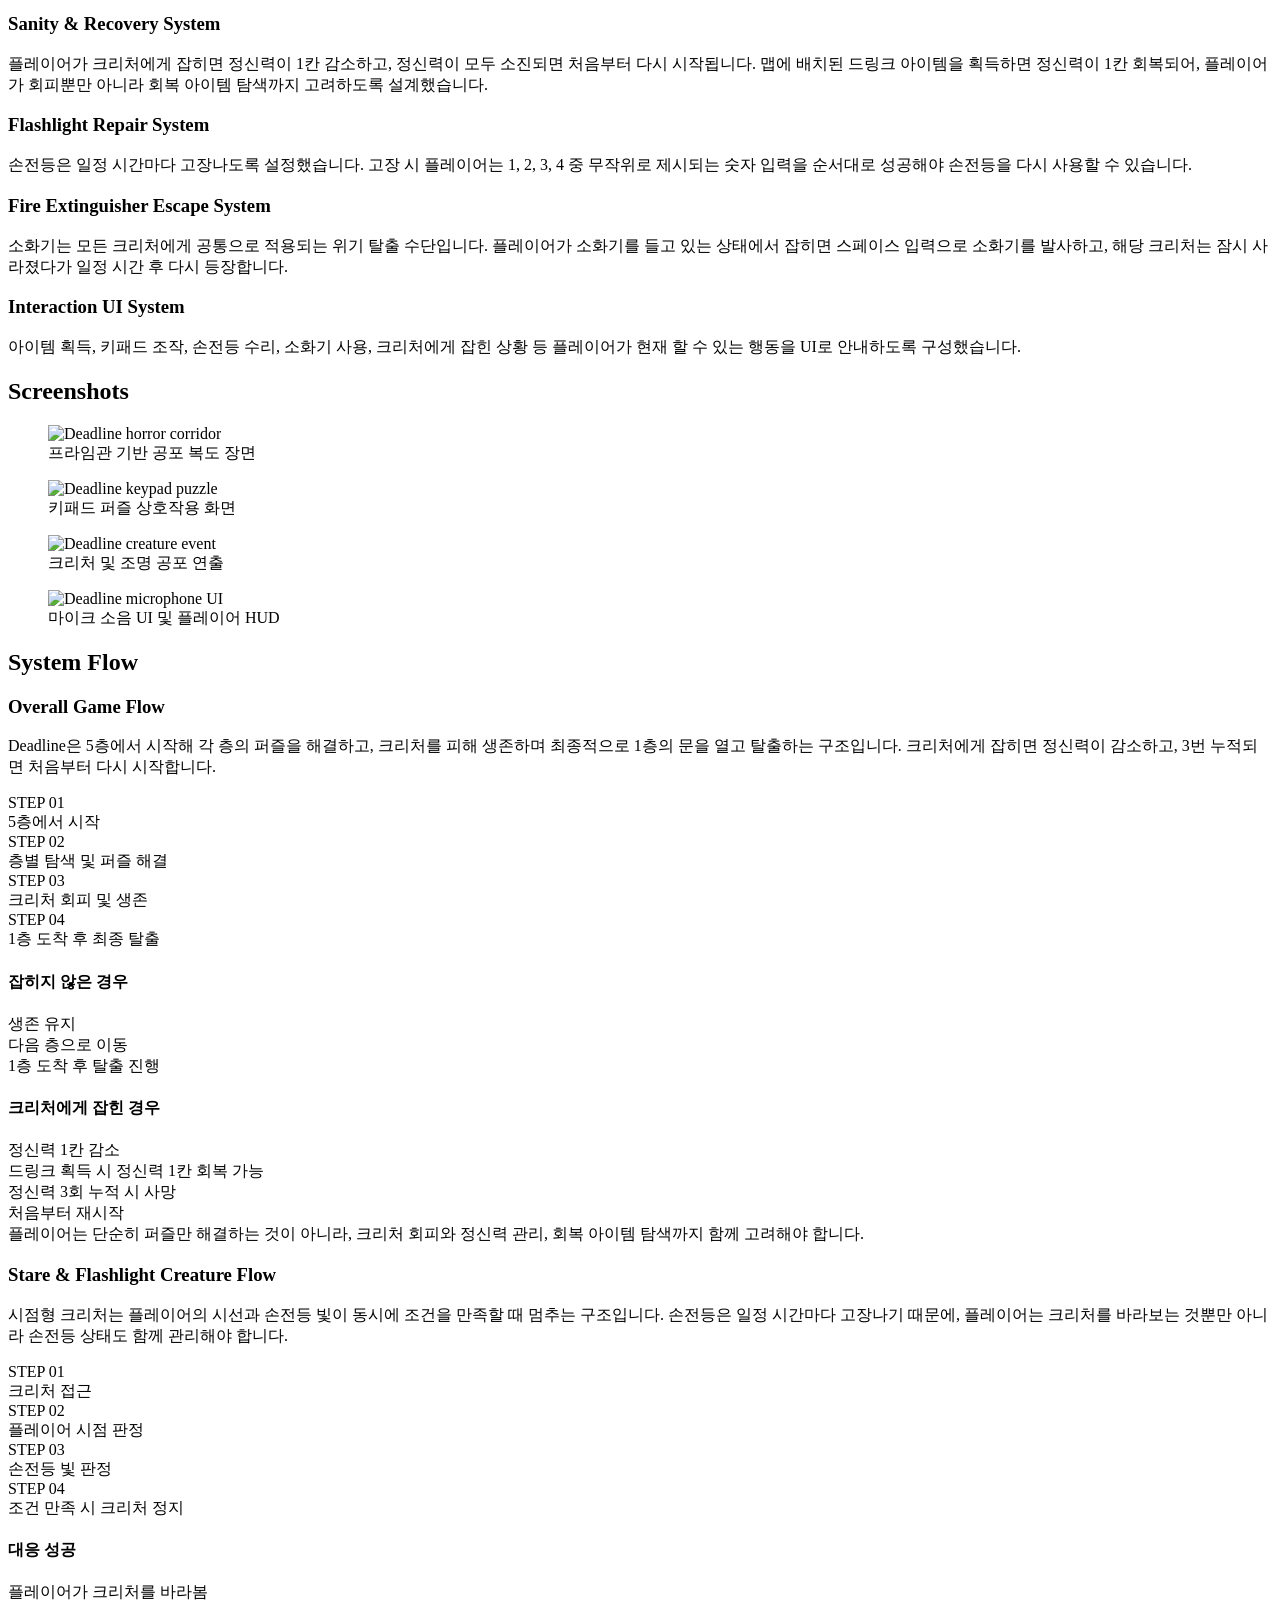
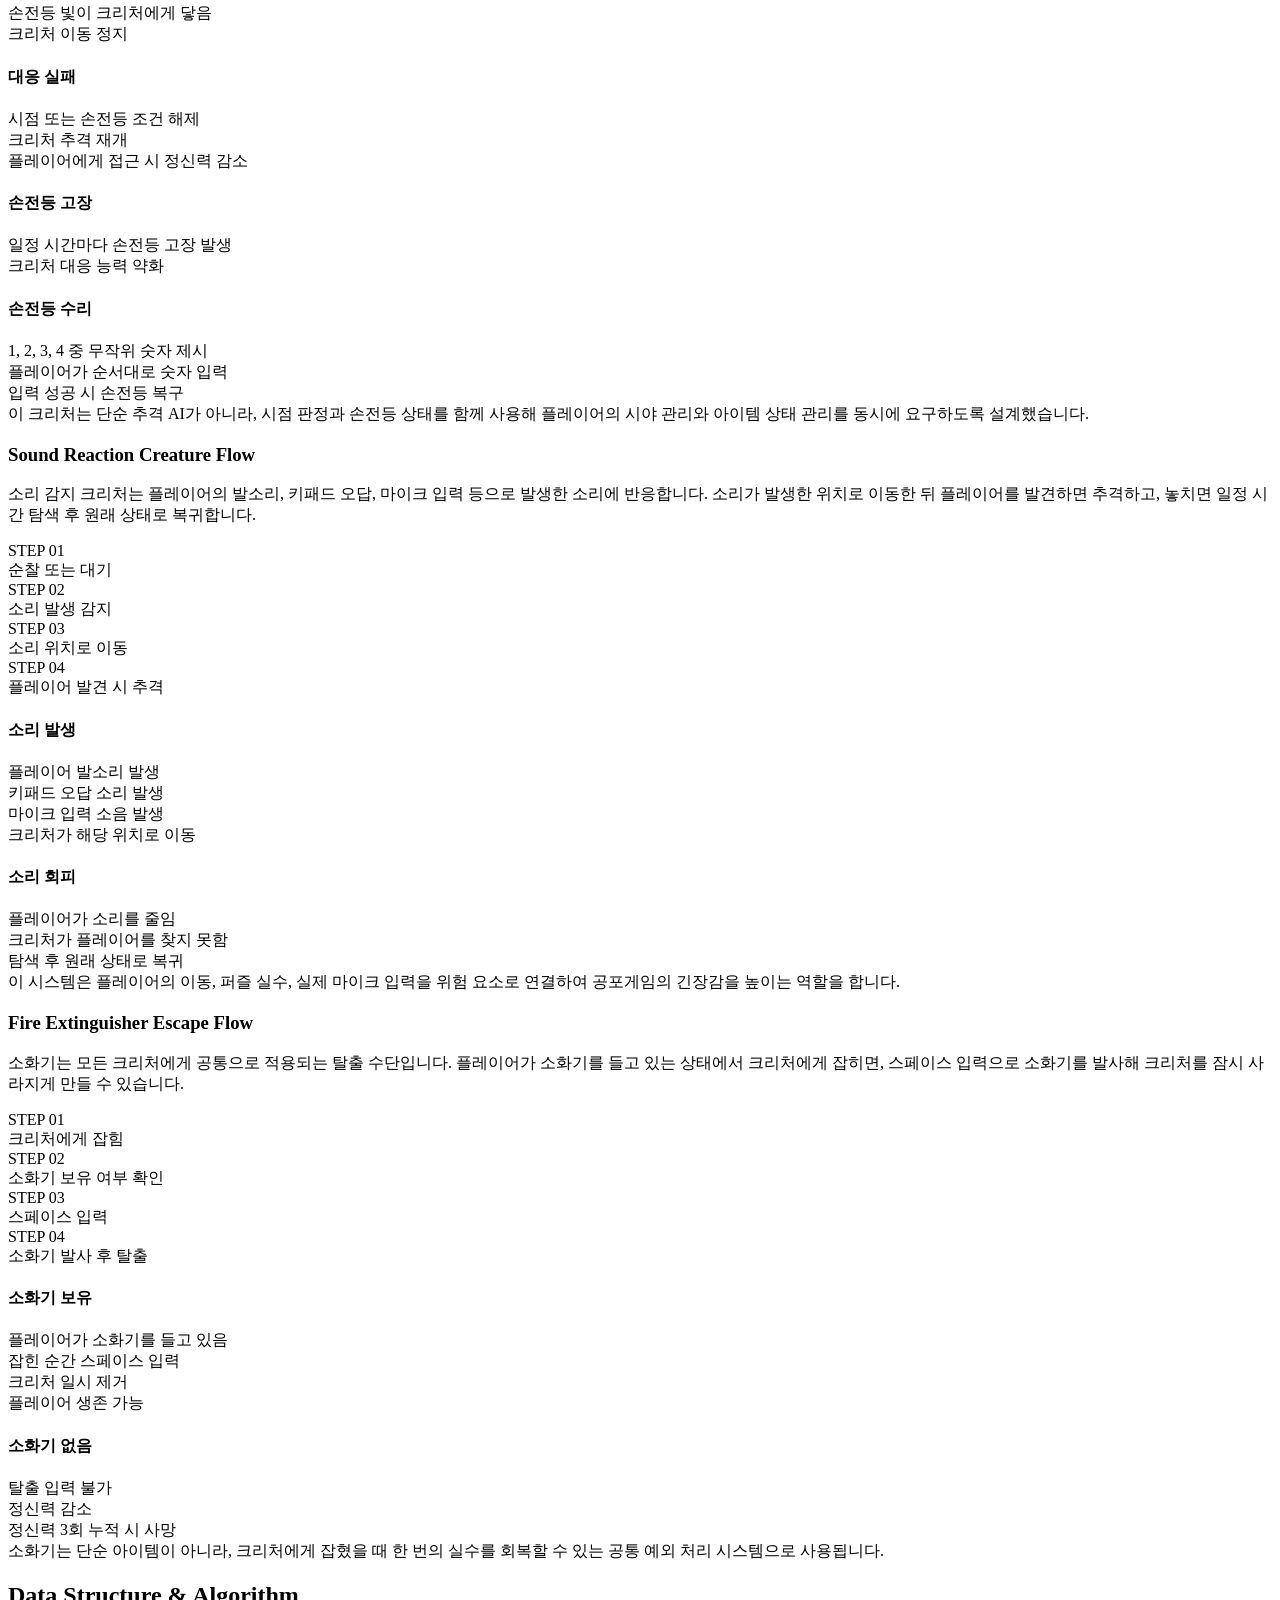
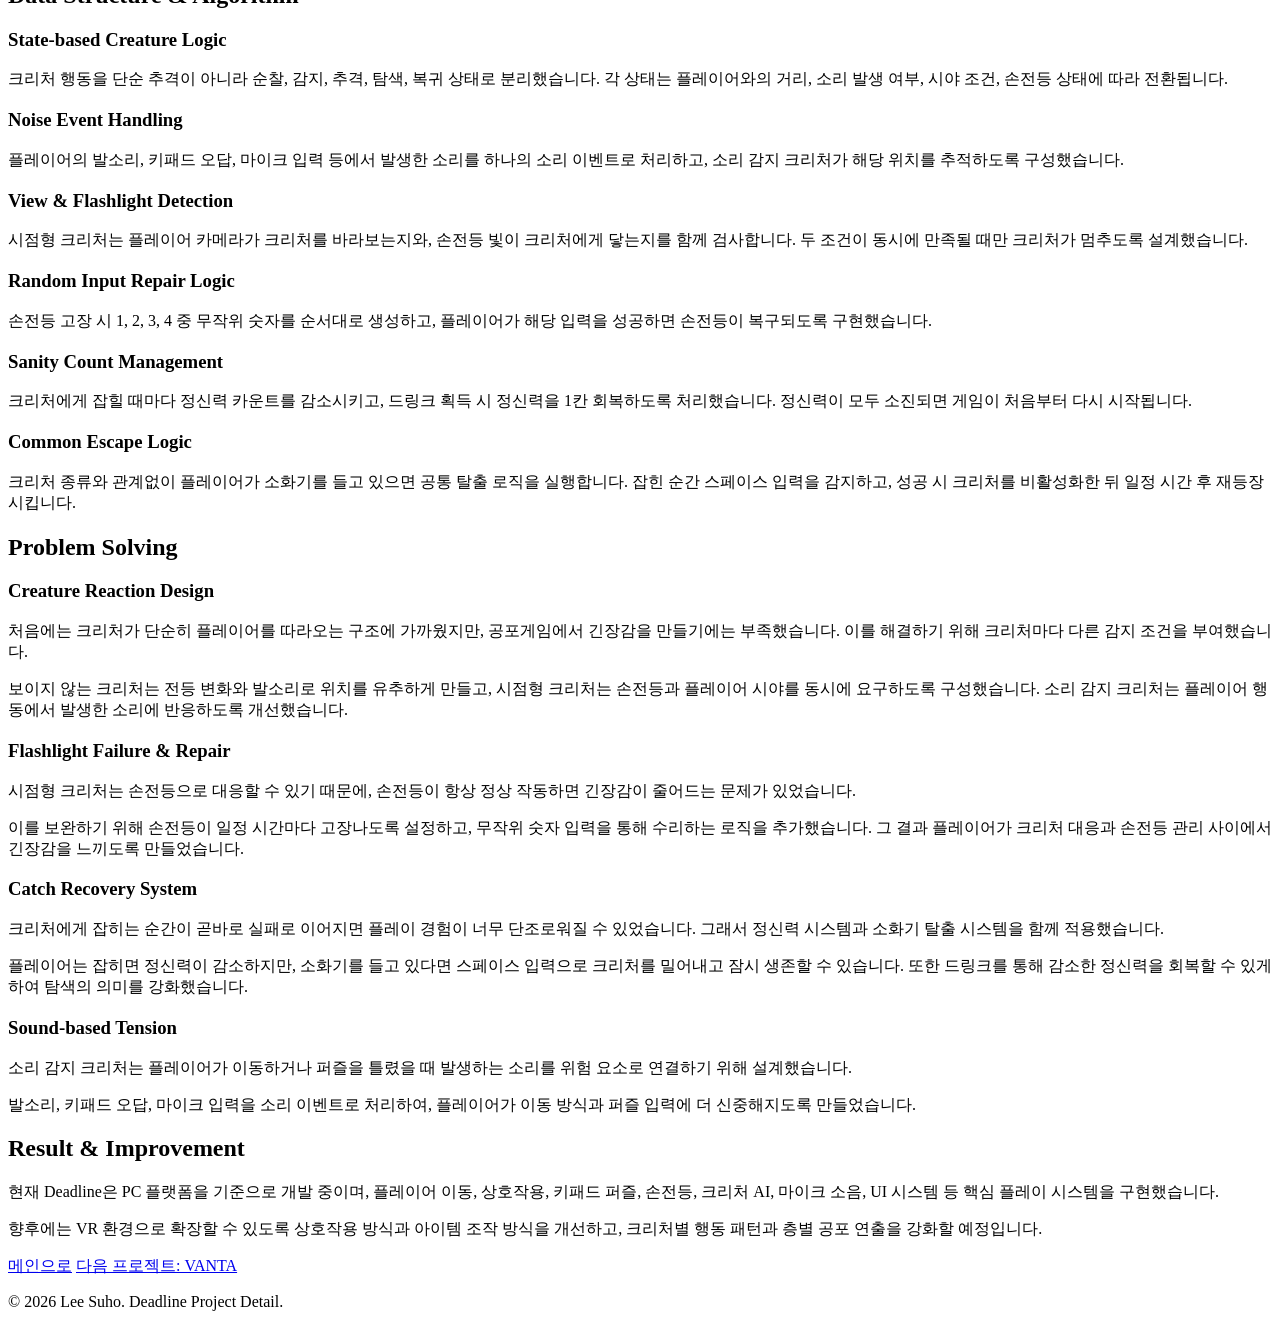
==== commit 72c16e76: "Update deadline.html" ====
--- a/projects/deadline.html
+++ b/projects/deadline.html
@@ -34,6 +34,44 @@
     </div>
   </header>
 
+  <section class="section dark">
+    <div class="container">
+      <h2 class="section-title">Project Info</h2>
+  
+      <div class="project-info-grid">
+        <div class="project-info-card">
+          <span>Period</span>
+          <strong>2026.03 ~ 진행 중</strong>
+        </div>
+  
+        <div class="project-info-card">
+          <span>Team</span>
+          <strong>팀 프로젝트 / 4인</strong>
+        </div>
+  
+        <div class="project-info-card">
+          <span>Role</span>
+          <strong>팀장 / Unity 클라이언트 시스템 구현</strong>
+        </div>
+  
+        <div class="project-info-card">
+          <span>Platform</span>
+          <strong>PC / 향후 VR 확장 예정</strong>
+        </div>
+  
+        <div class="project-info-card">
+          <span>Tech Stack</span>
+          <strong>Unity, C#, UI, Creature AI, Interaction System</strong>
+        </div>
+  
+        <div class="project-info-card">
+          <span>Status</span>
+          <strong>프로토타입 개발 중 / 게임창작경진대회 우수상</strong>
+        </div>
+      </div>
+    </div>
+  </section>
+
   <nav class="project-floating-nav">
     <a href="/profile/index.html">
       메인
@@ -53,7 +91,7 @@
     
         <div class="detail-media">
           <video controls poster="/profile/assets/images/deadline_main.png">
-            <source src="/profile/assets/videos/deadline.mp4" type="video/mp4">
+            <source src="/profile/assets/videos/deadline_preview.mp4" type="video/mp4">
             브라우저가 video 태그를 지원하지 않습니다.
           </video>
         </div>
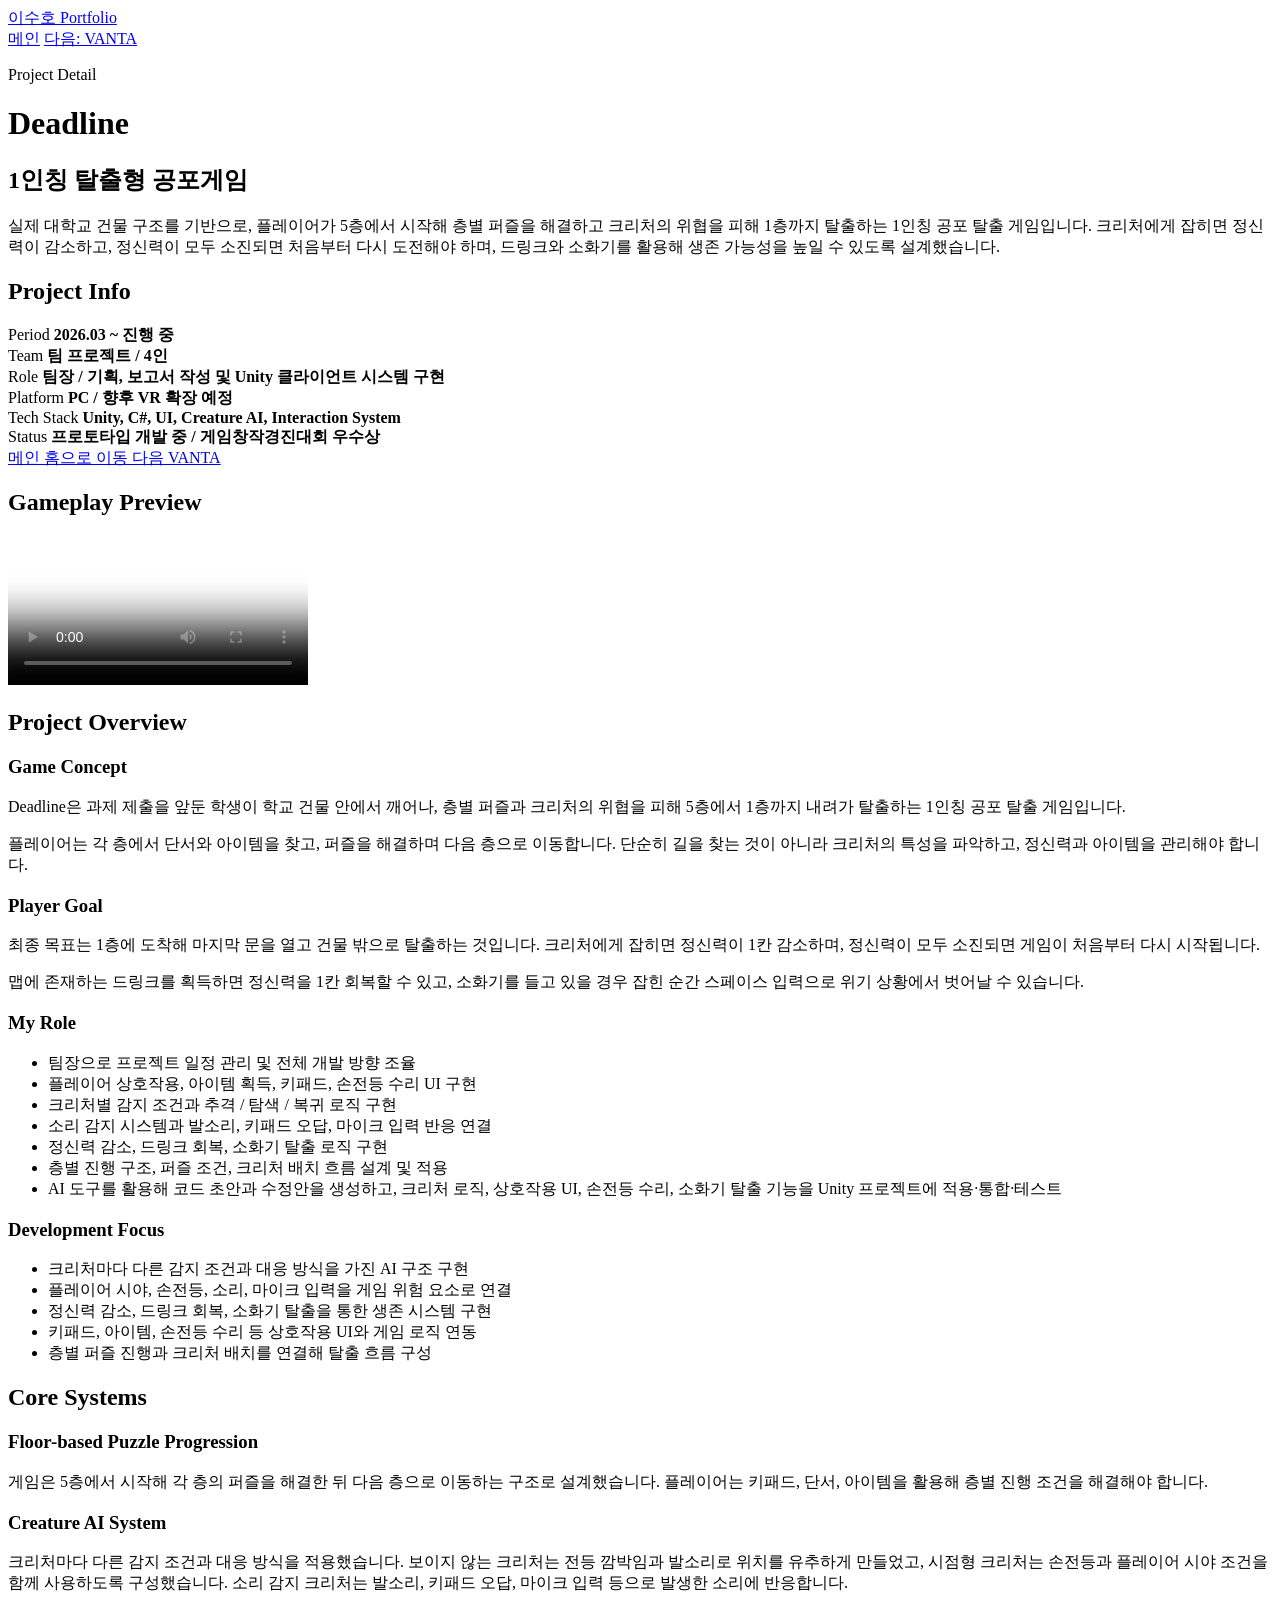
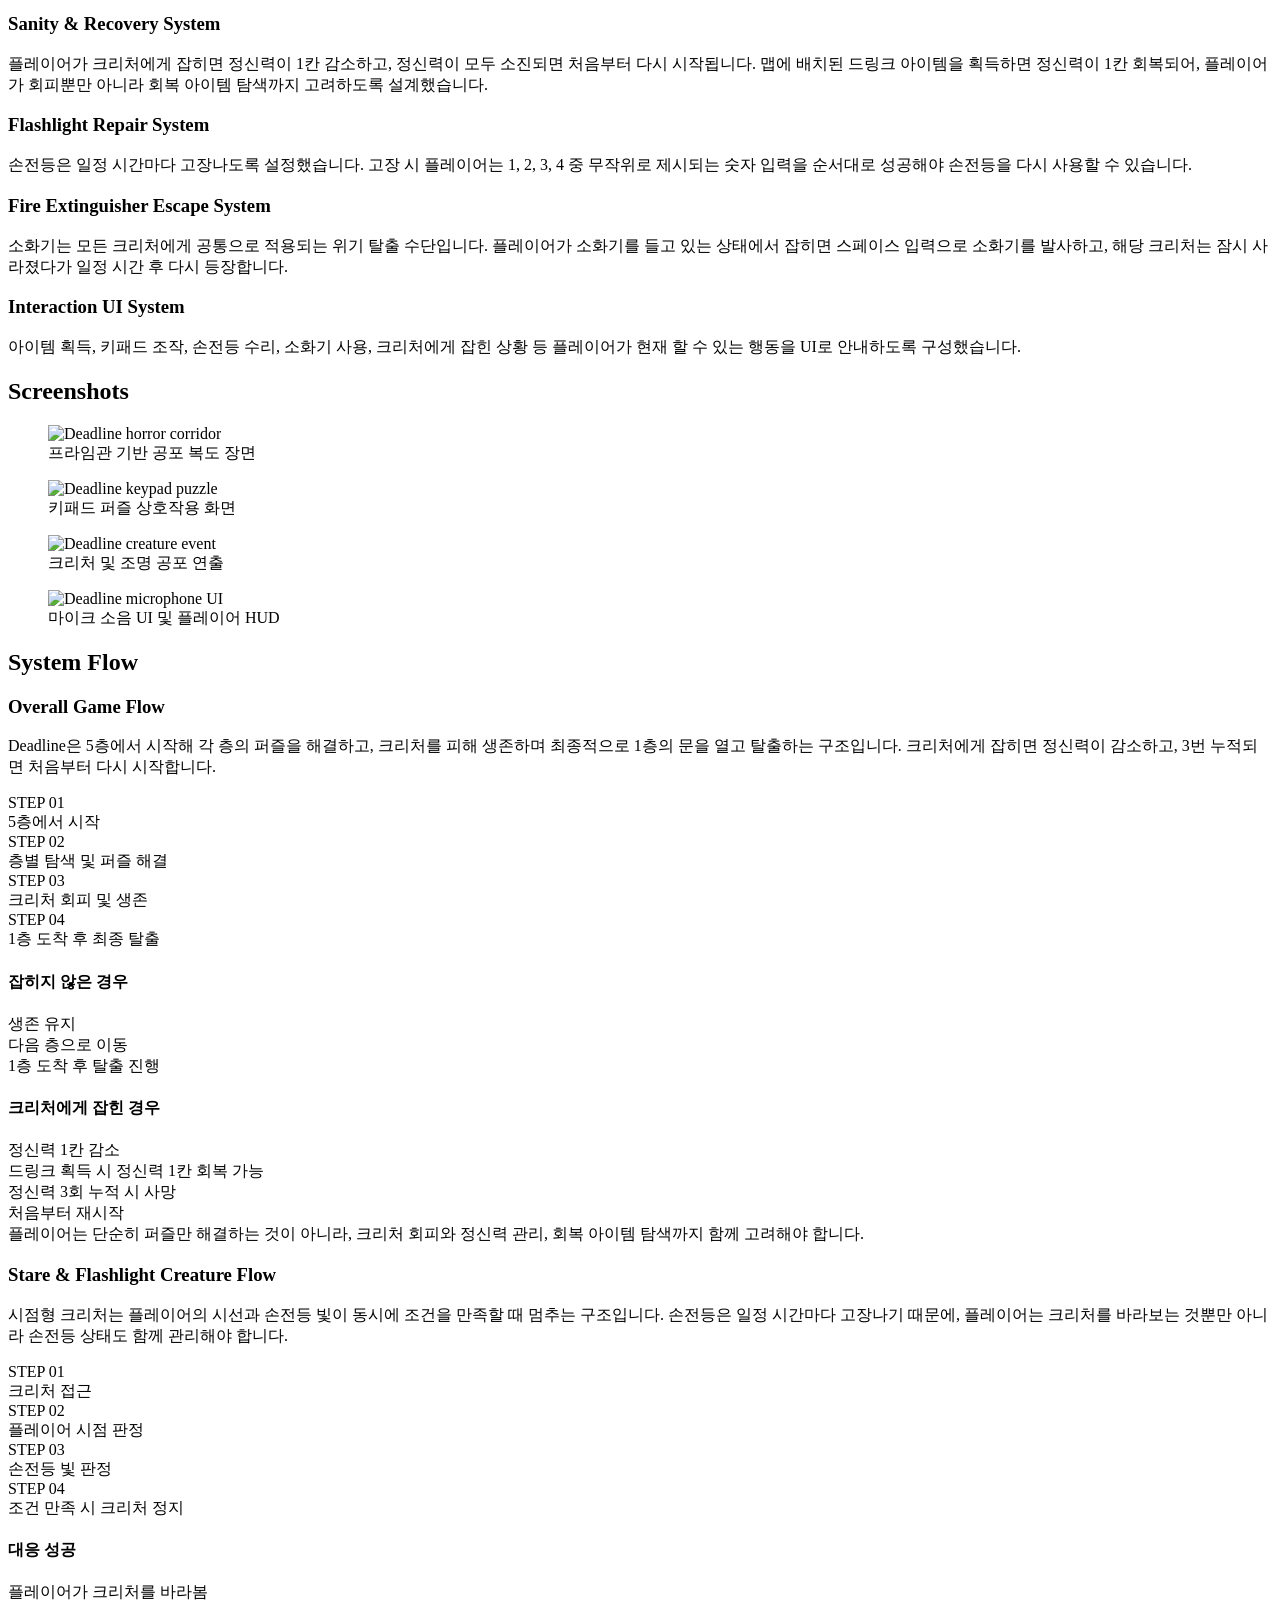
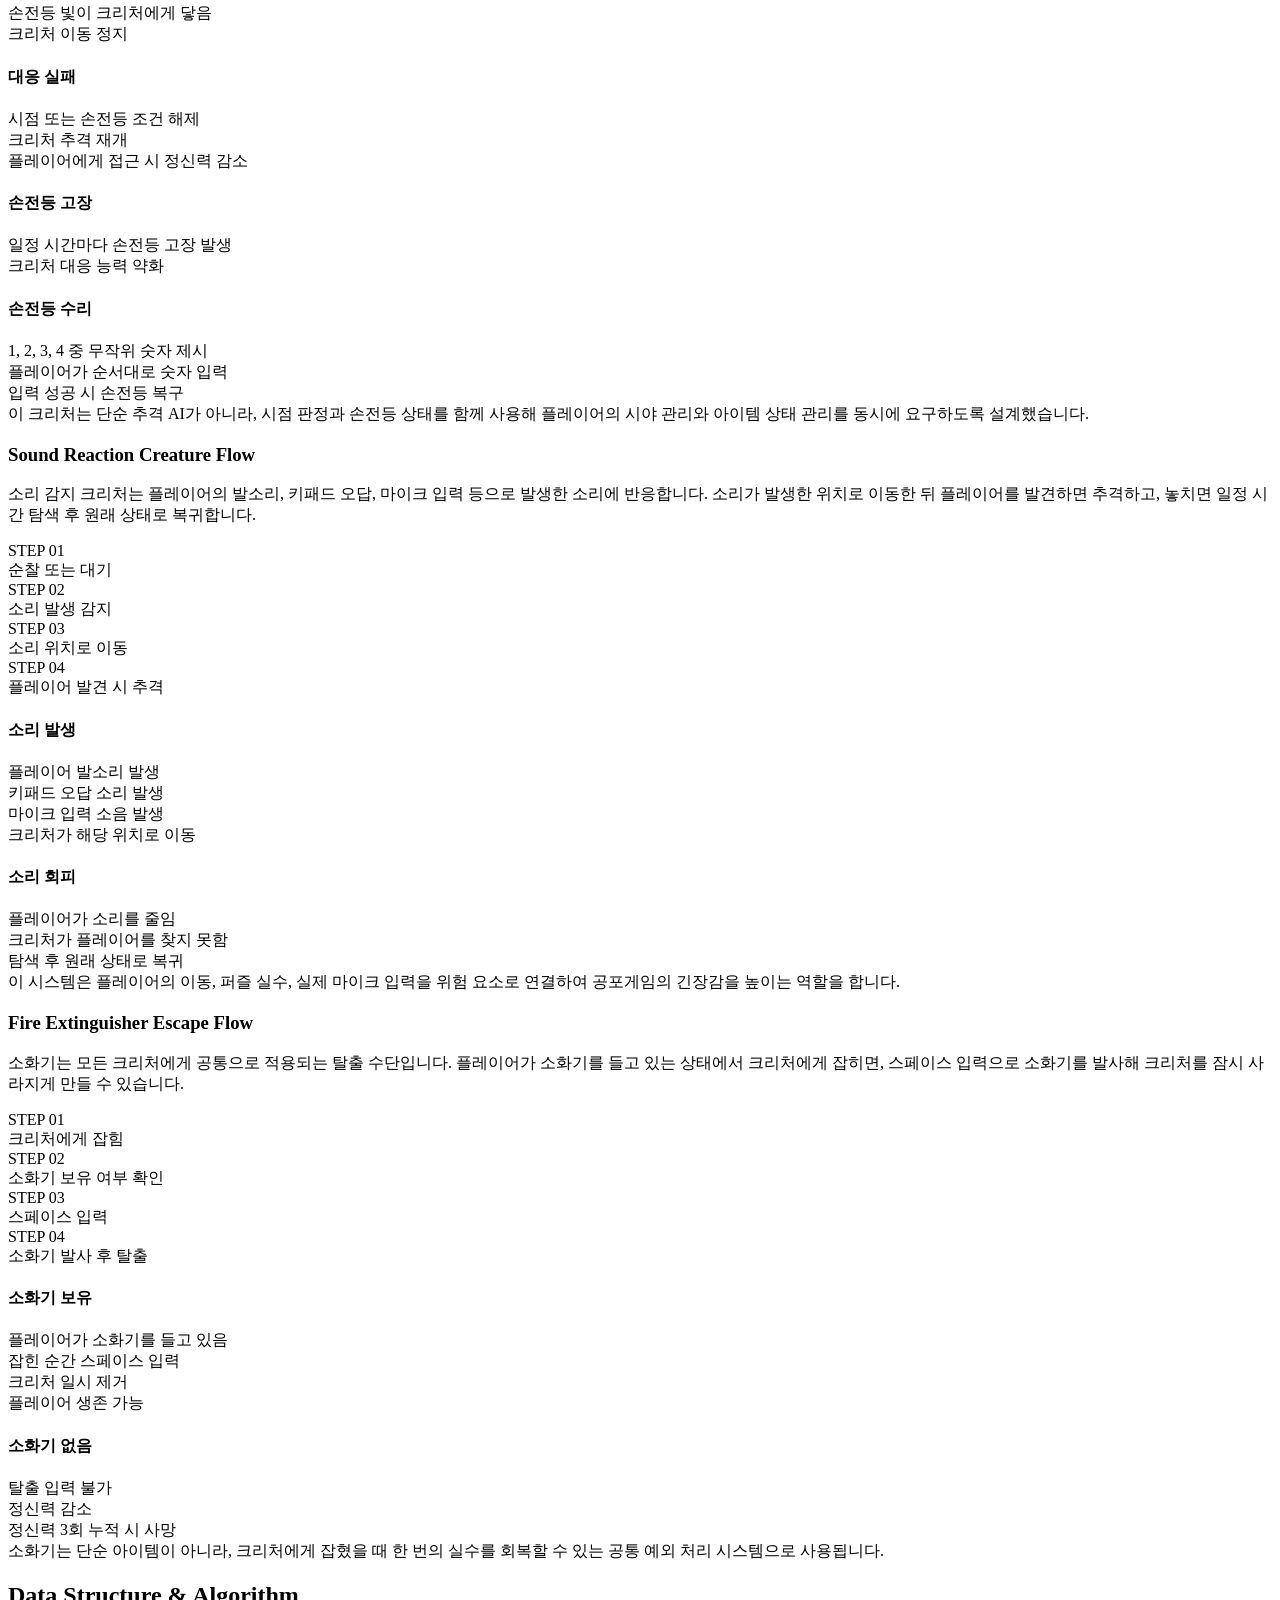
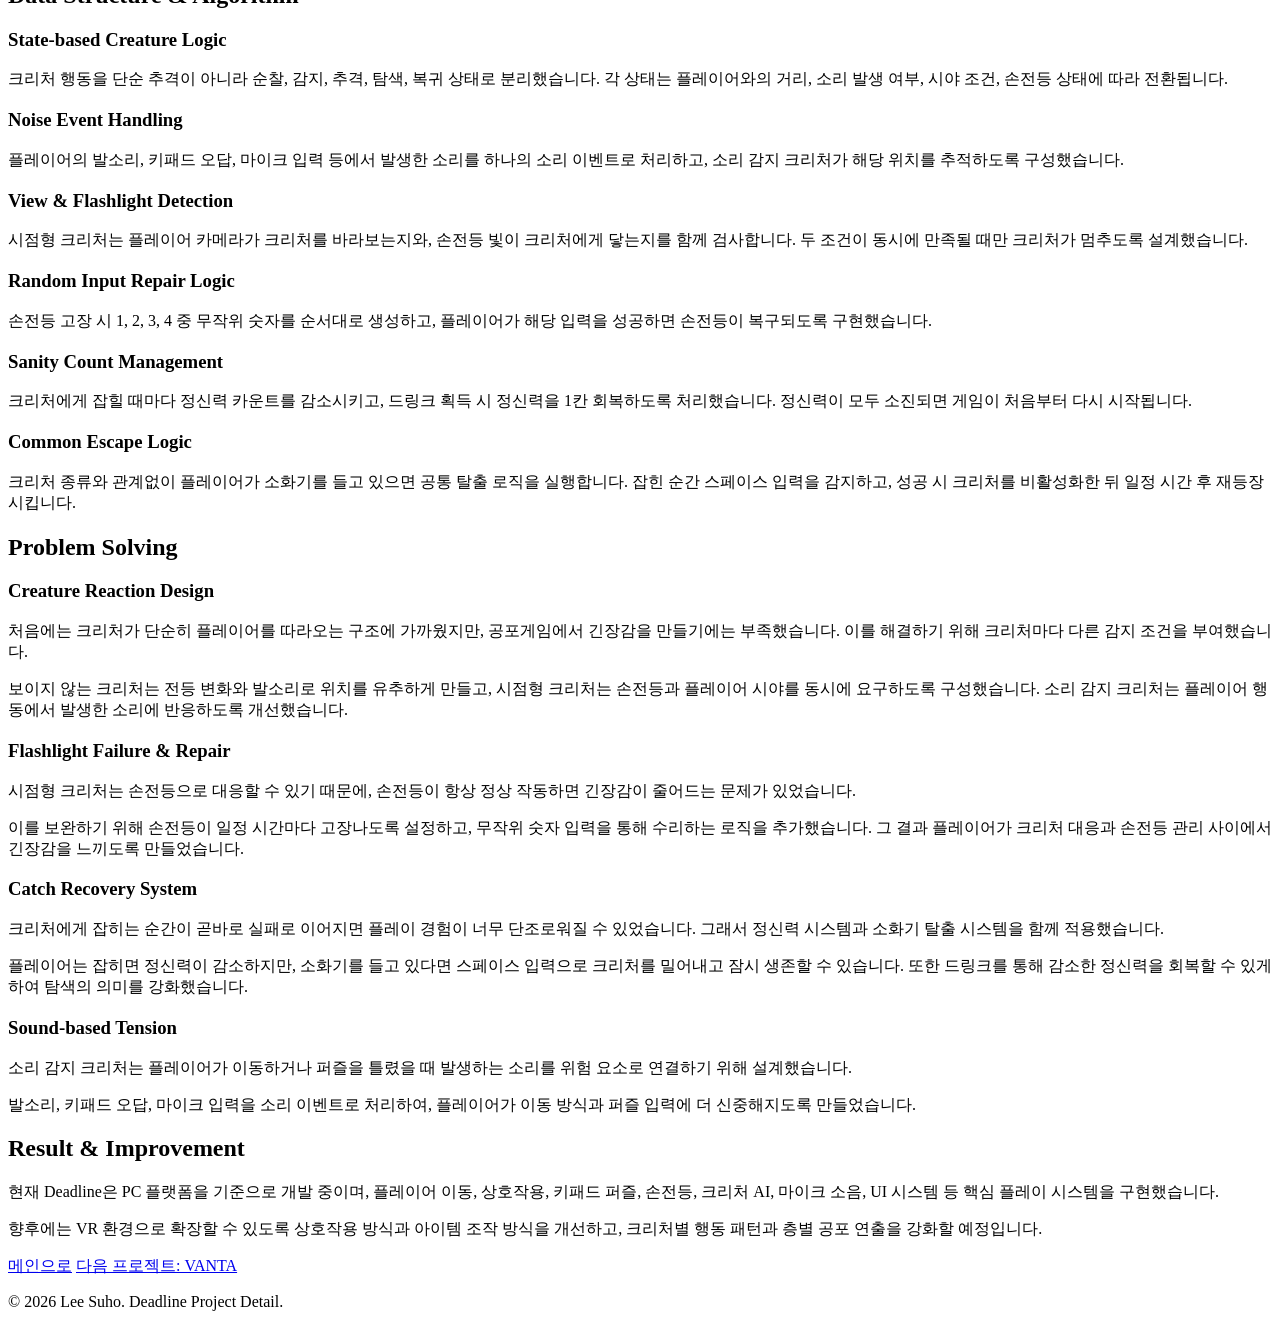
==== commit 6d6b5243: "Update deadline.html" ====
--- a/projects/deadline.html
+++ b/projects/deadline.html
@@ -51,7 +51,7 @@
   
         <div class="project-info-card">
           <span>Role</span>
-          <strong>팀장 / Unity 클라이언트 시스템 구현</strong>
+          <strong>팀장 / 기획, 보고서 작성 및 Unity 클라이언트 시스템 구현</strong>
         </div>
   
         <div class="project-info-card">
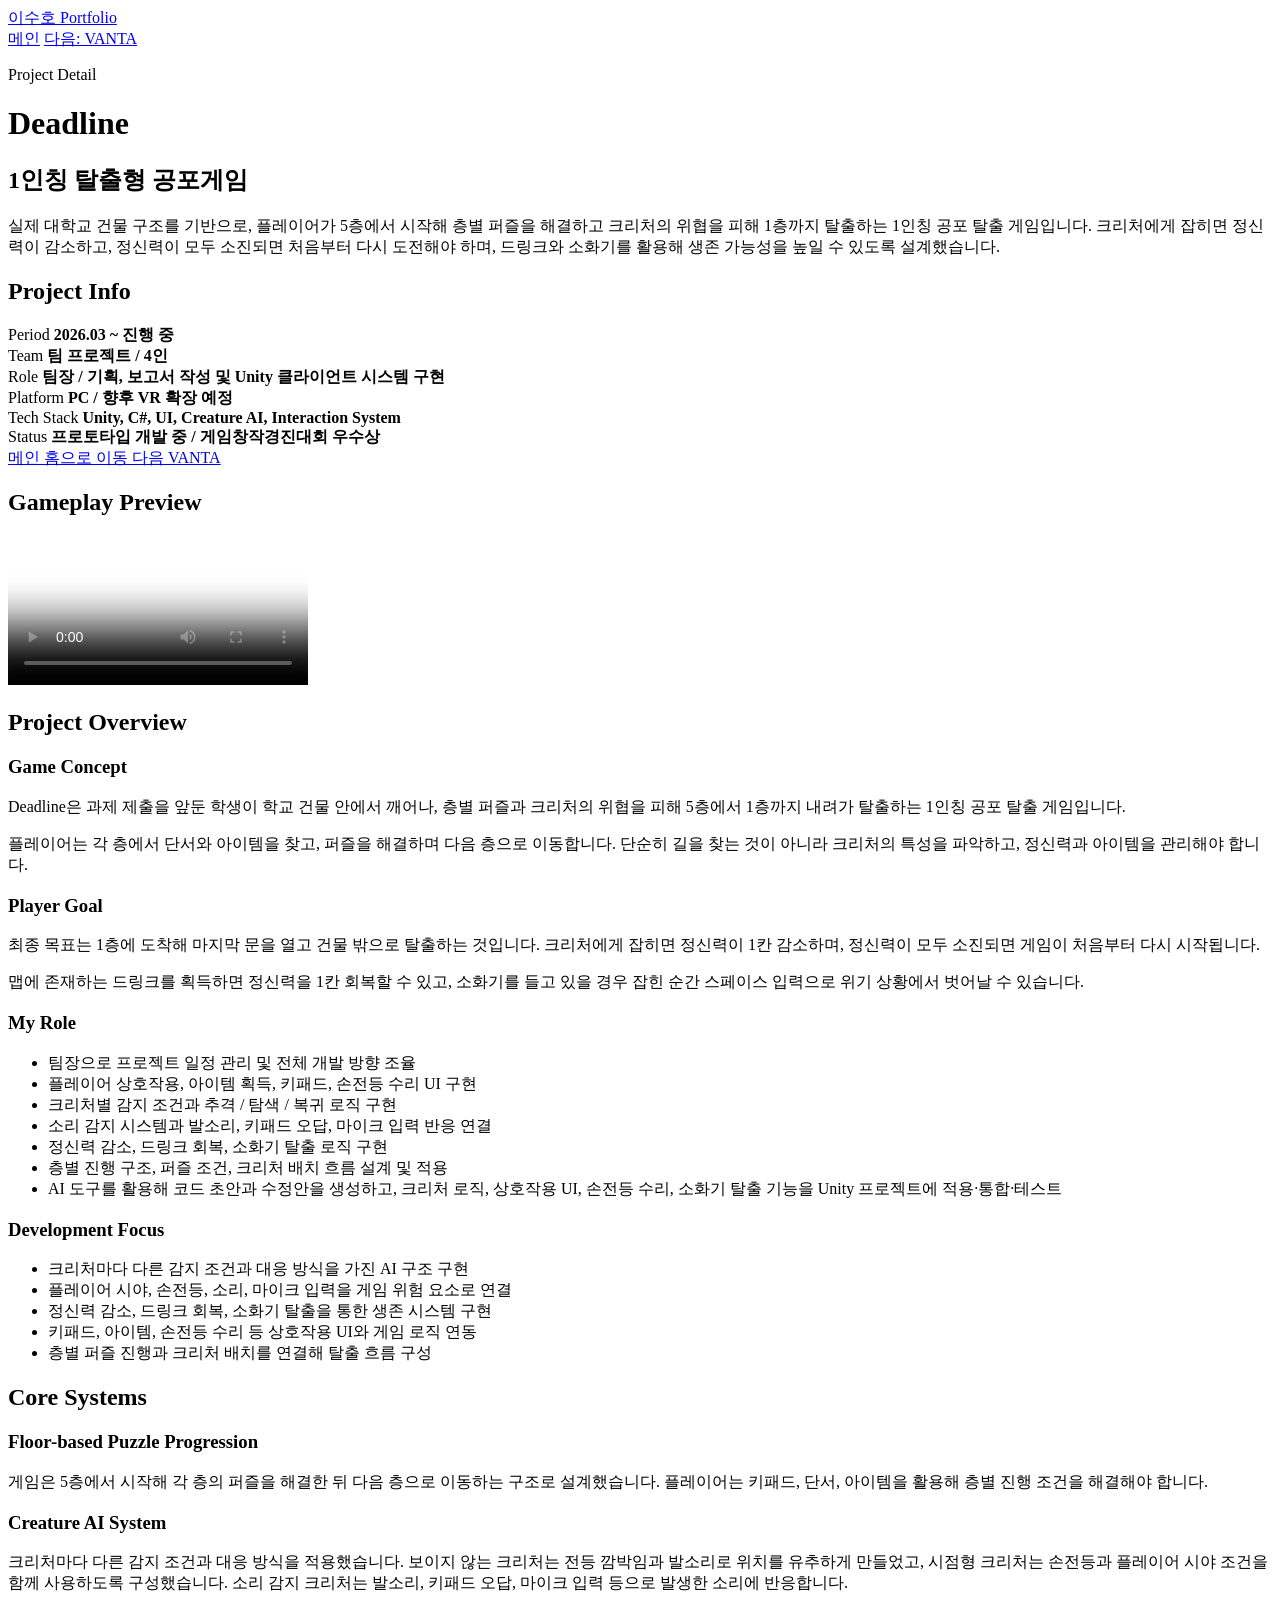
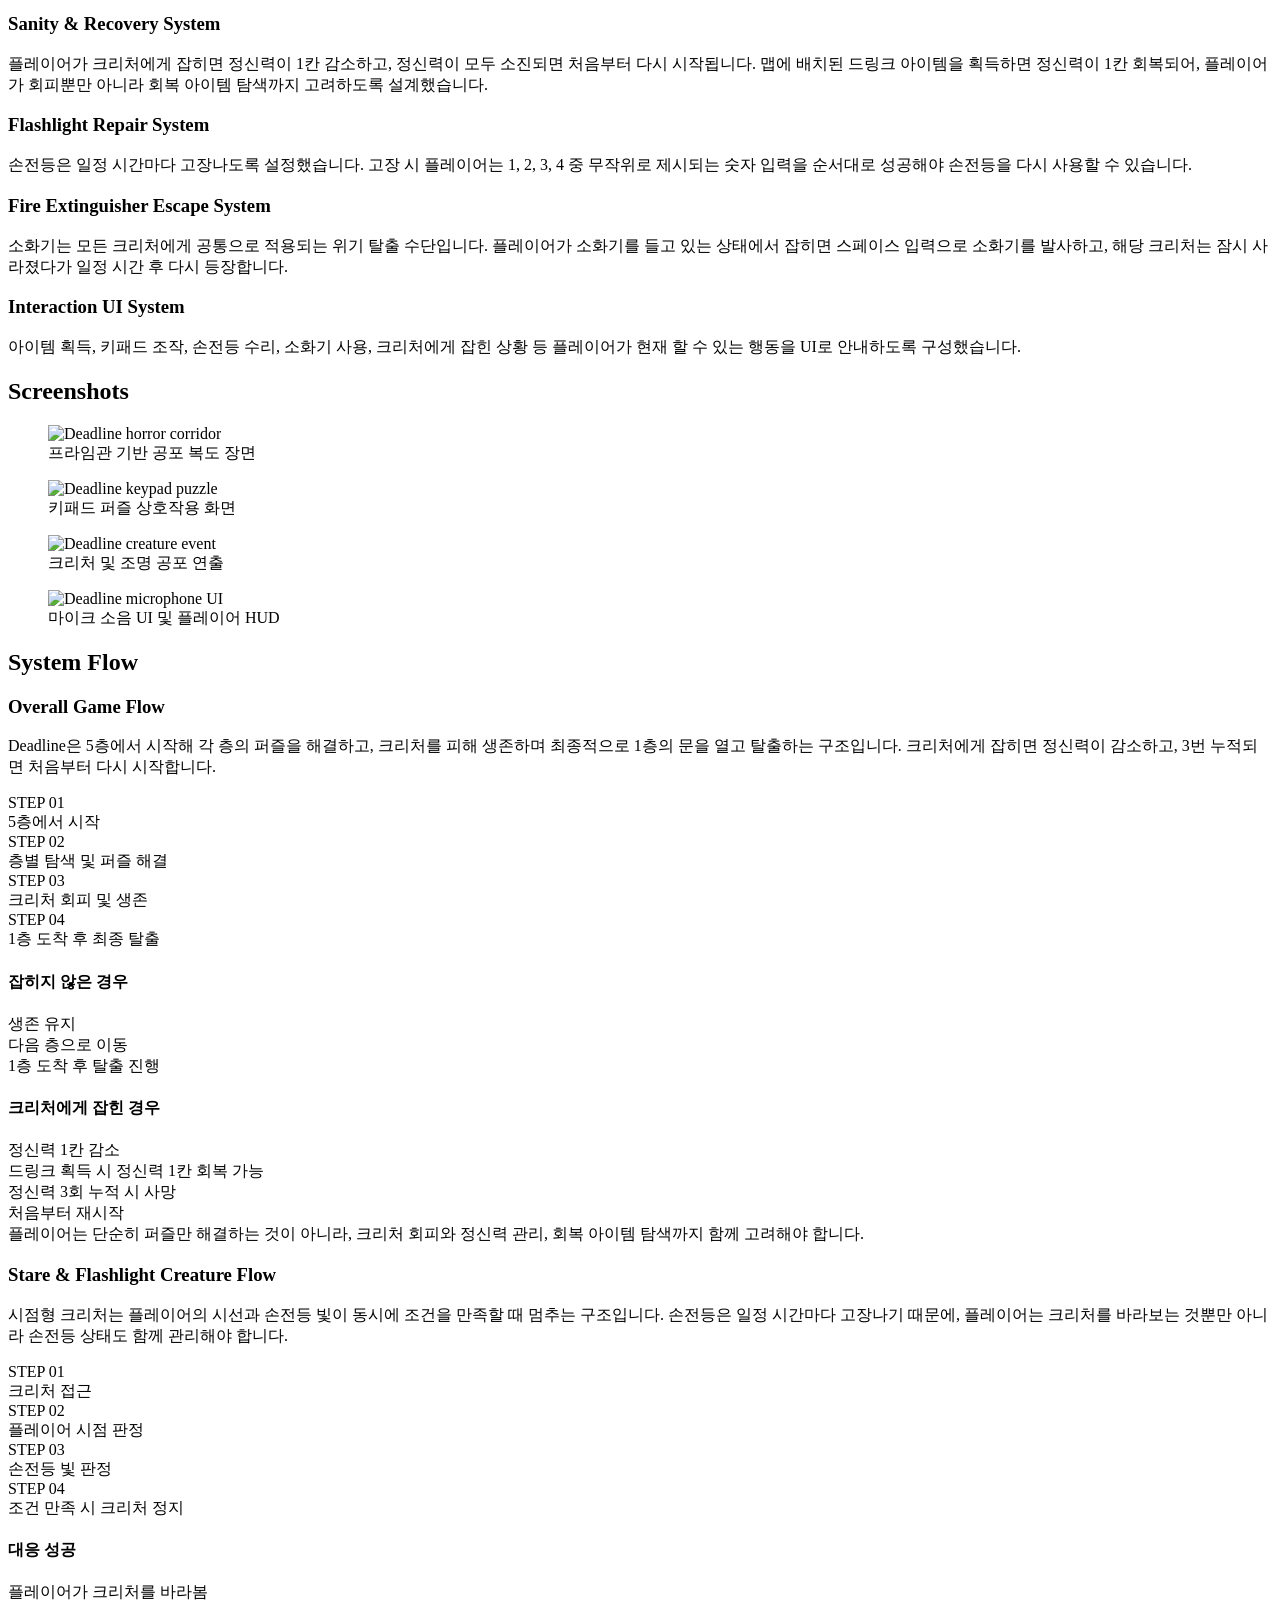
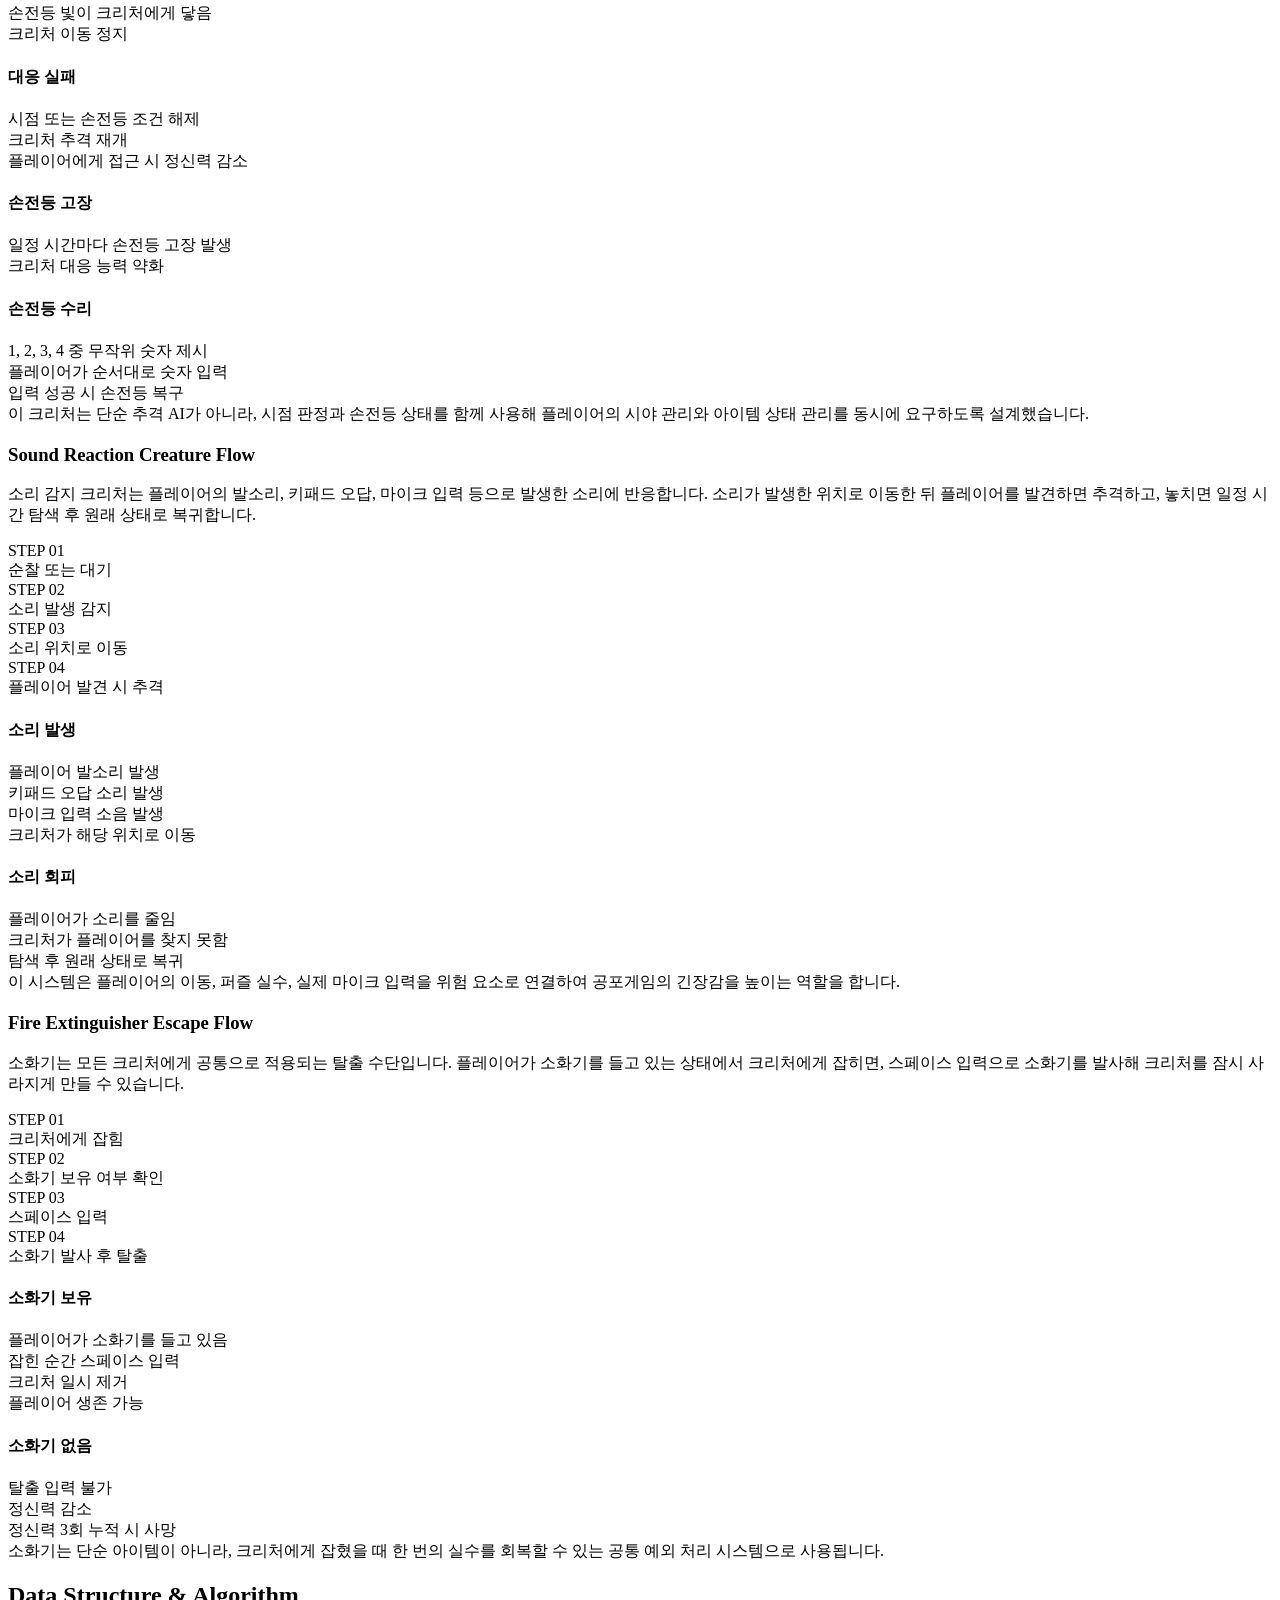
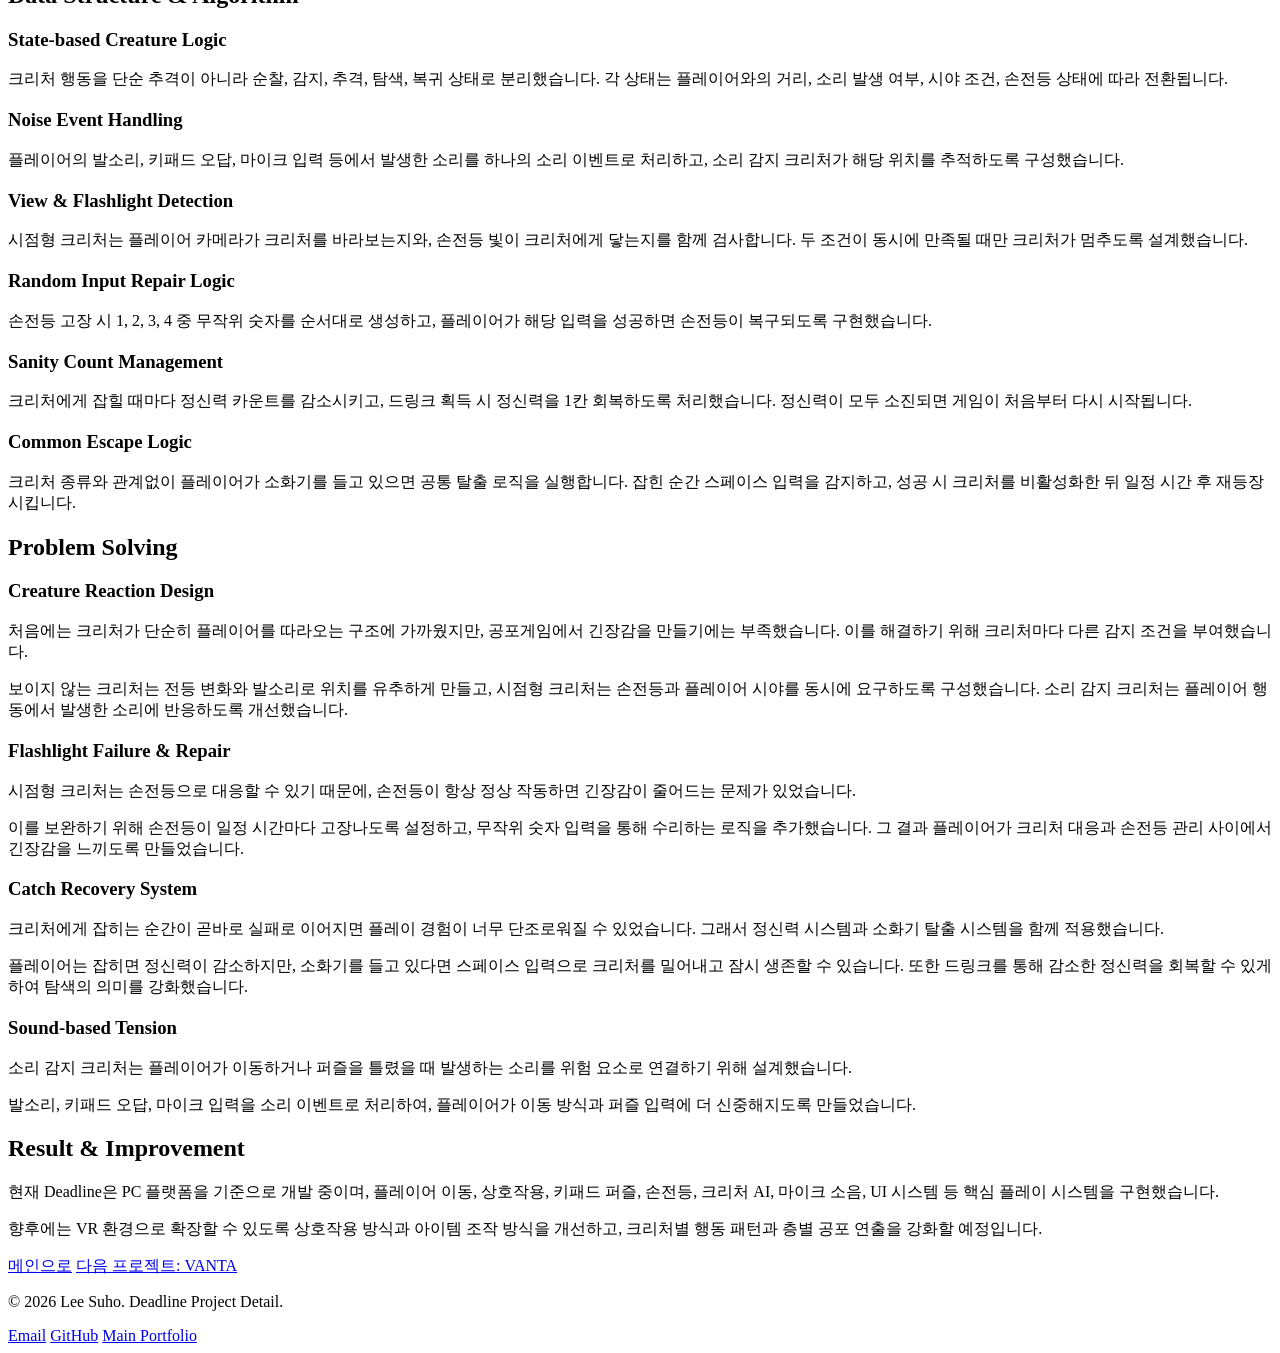
==== commit 61428895: "Update deadline.html" ====
--- a/projects/deadline.html
+++ b/projects/deadline.html
@@ -647,6 +647,12 @@
   <footer class="footer">
     <div class="container">
       <p>© 2026 Lee Suho. Deadline Project Detail.</p>
+  
+      <div class="footer-links">
+        <a href="mailto:sllhll1237@naver.com">Email</a>
+        <a href="https://github.com/LSH-2341" target="_blank">GitHub</a>
+        <a href="/profile/index.html">Main Portfolio</a>
+      </div>
     </div>
   </footer>
 
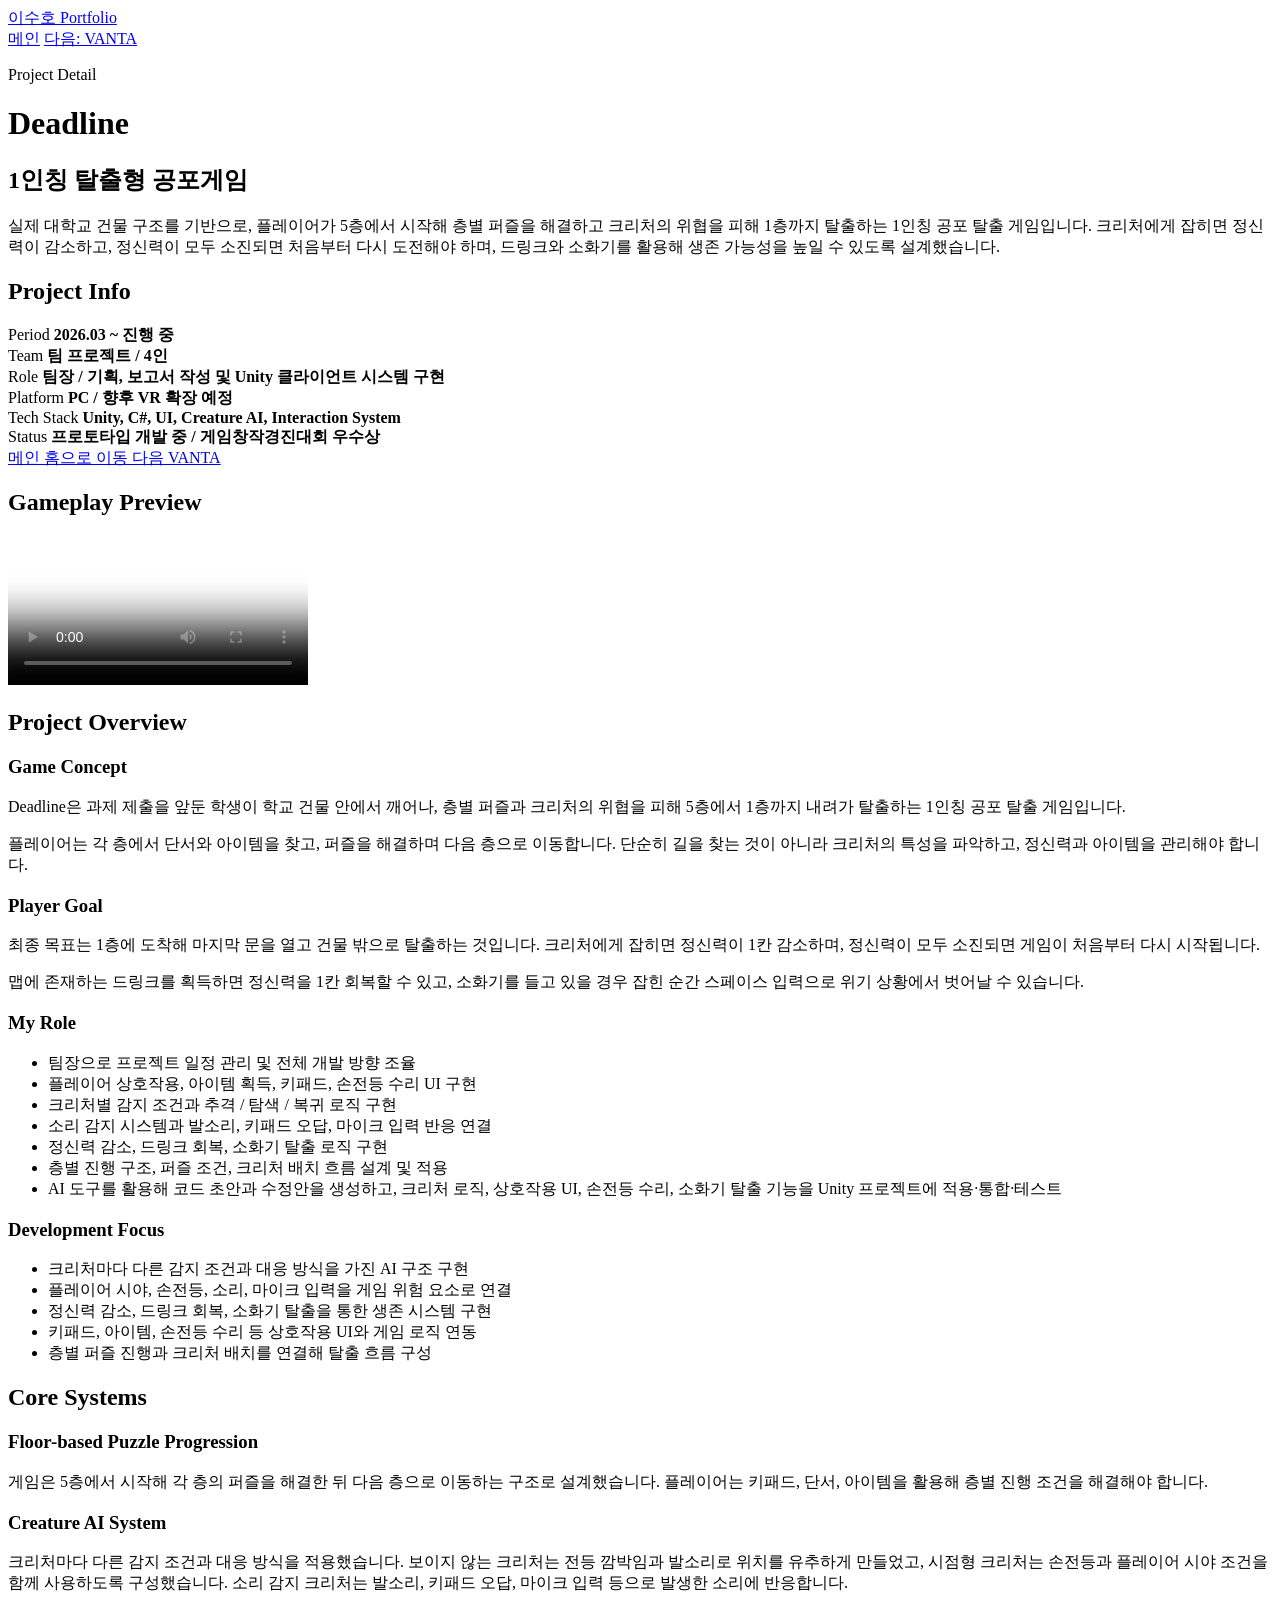
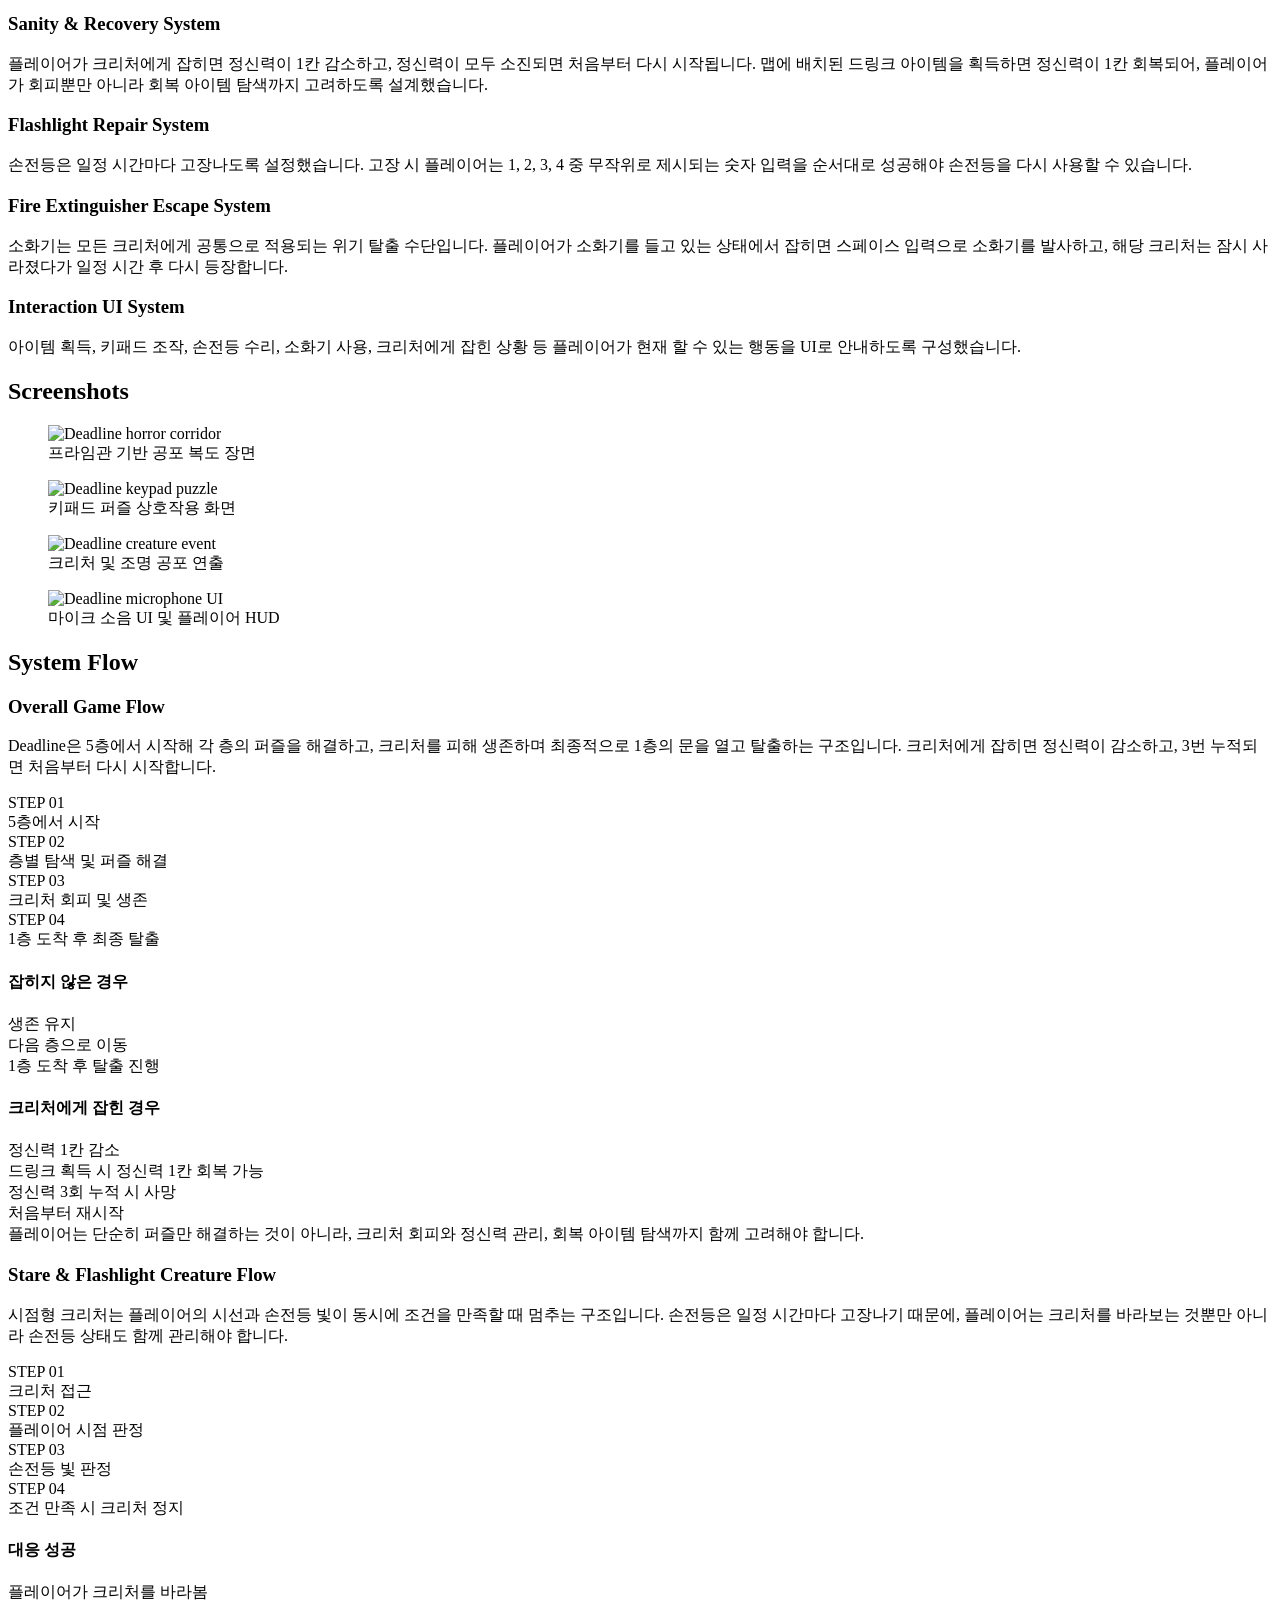
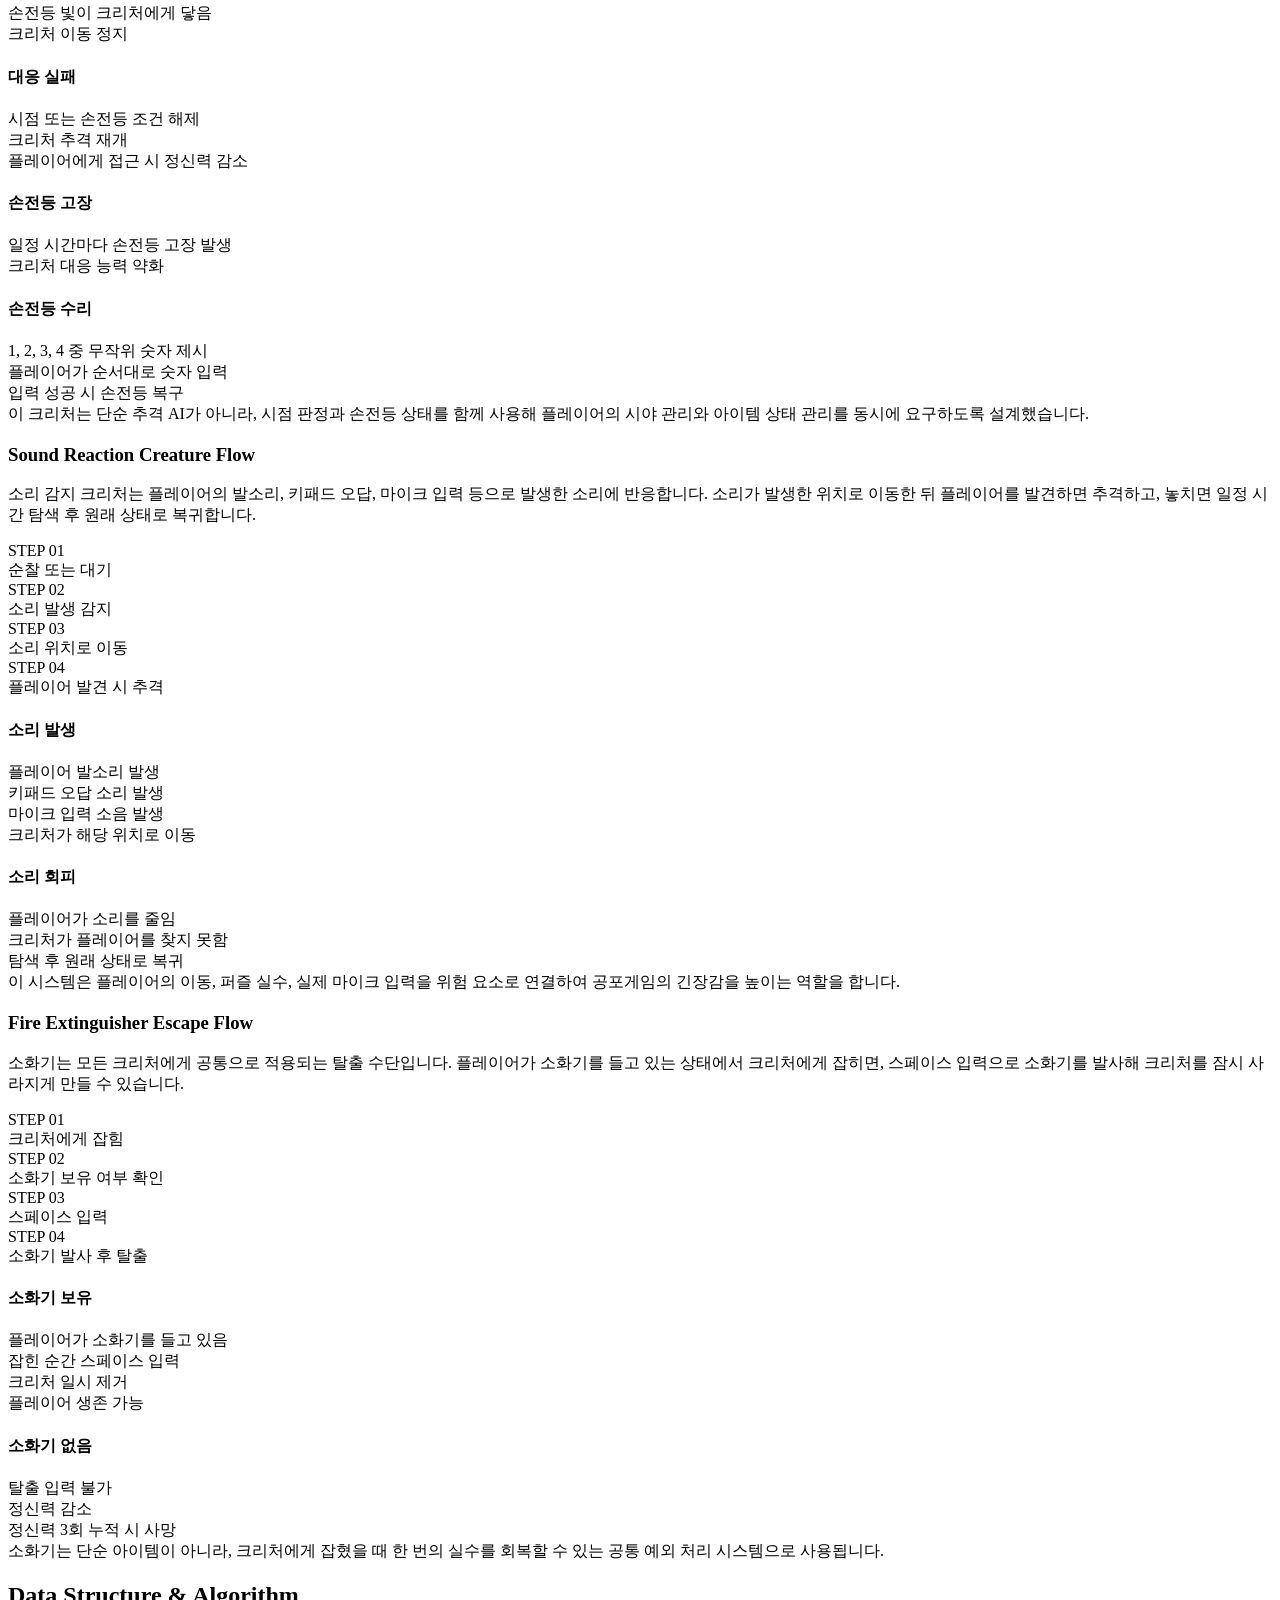
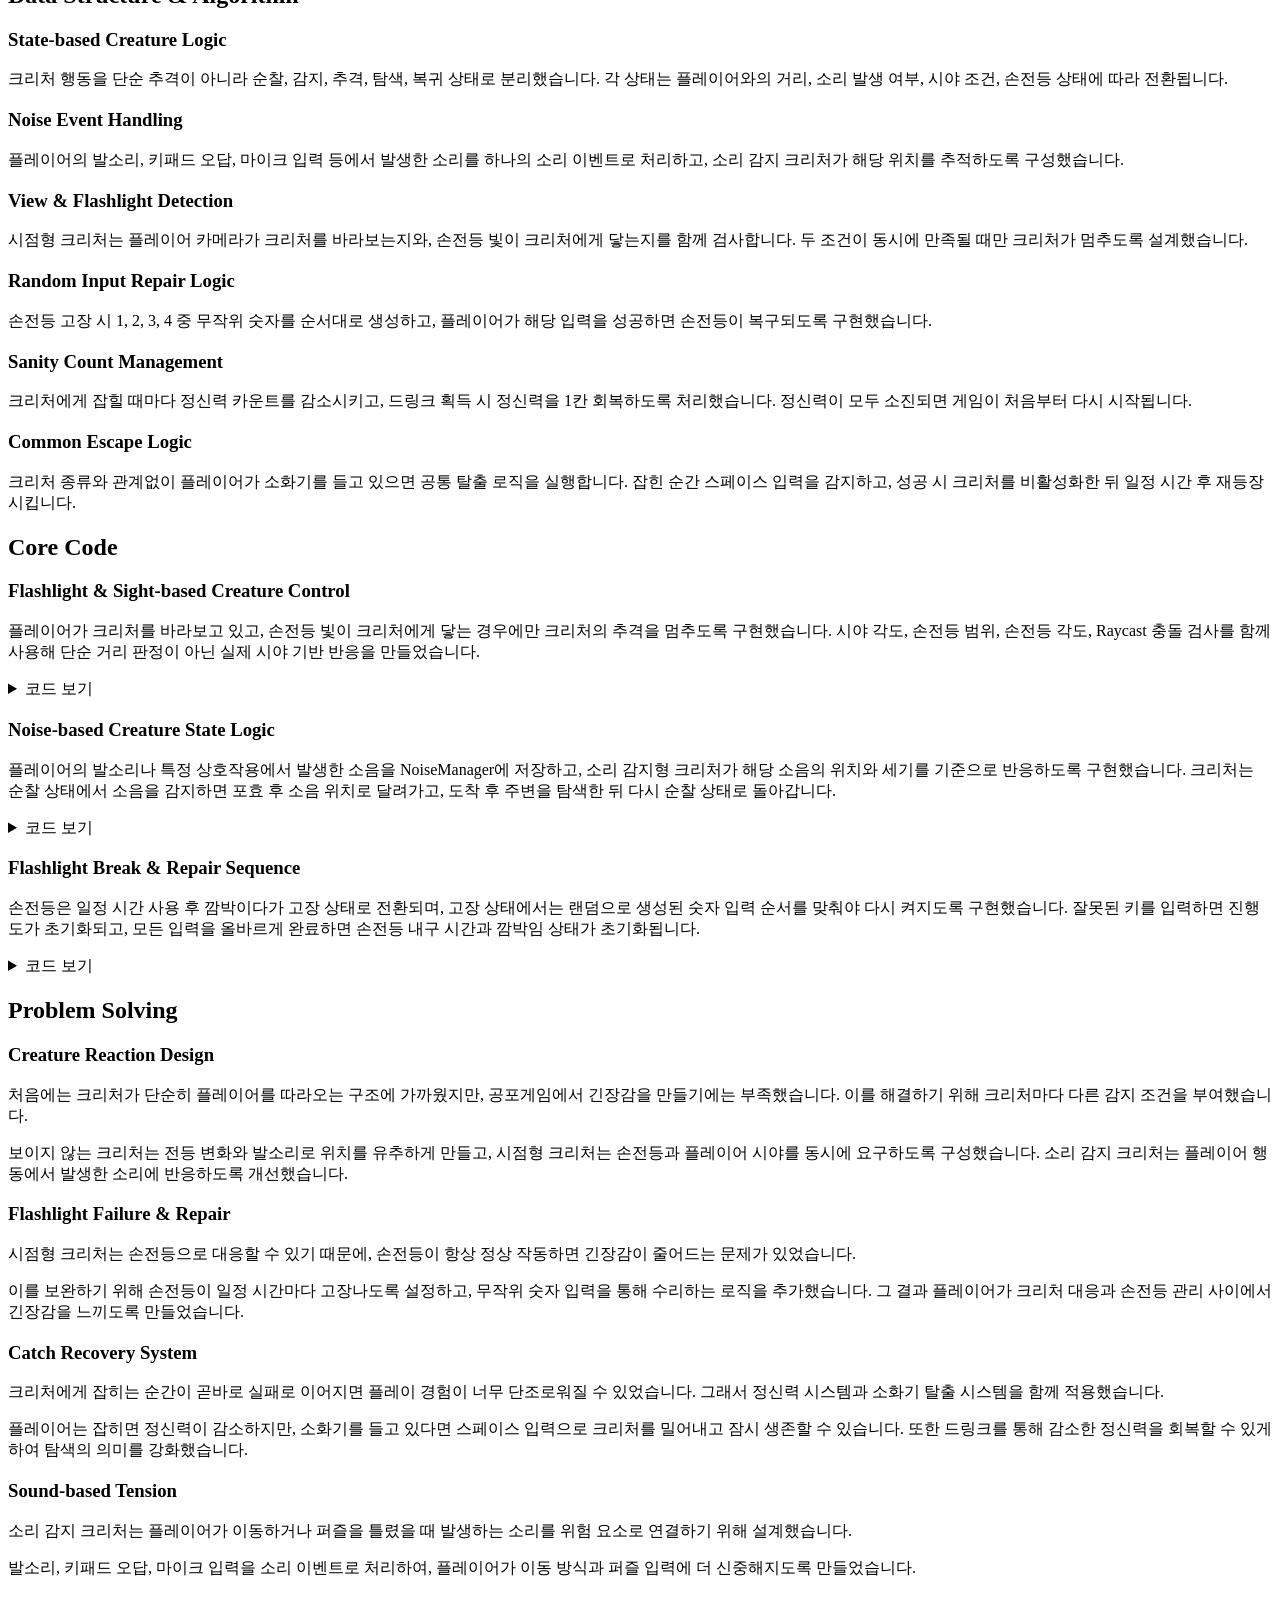
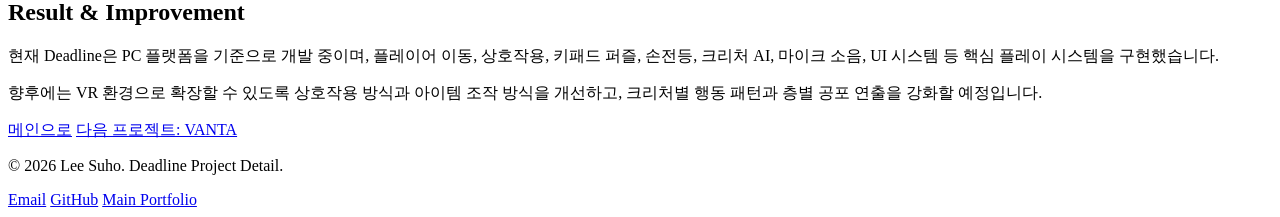
==== commit 7bb20b10: "Update deadline.html" ====
--- a/projects/deadline.html
+++ b/projects/deadline.html
@@ -562,6 +562,315 @@
 
     <section class="section dark">
       <div class="container">
+        <h2 class="section-title">Core Code</h2>
+    
+        <div class="core-code-grid">
+    
+          <div class="code-card">
+            <h3>Flashlight & Sight-based Creature Control</h3>
+            <p>
+              플레이어가 크리처를 바라보고 있고, 손전등 빛이 크리처에게 닿는 경우에만
+              크리처의 추격을 멈추도록 구현했습니다.
+              시야 각도, 손전등 범위, 손전등 각도, Raycast 충돌 검사를 함께 사용해
+              단순 거리 판정이 아닌 실제 시야 기반 반응을 만들었습니다.
+            </p>
+    
+            <details class="code-toggle">
+              <summary>코드 보기</summary>
+              <pre><code>void Update()
+    {
+        if (!activeAI) return;
+        if (enemyChase == null) return;
+        if (playerCamera == null || flashlight == null) return;
+    
+        bool flashlightOn =
+            flashlight.enabled &&
+            flashlight.intensity &gt; 0f;
+    
+        bool shouldStop =
+            flashlightOn &&
+            IsPlayerLooking() &&
+            IsInLight();
+    
+        enemyChase.SetPaused(shouldStop);
+    
+        if (animator != null)
+            animator.speed = shouldStop ? 0f : 1f;
+    }
+    
+    bool IsPlayerLooking()
+    {
+        Vector3 dirToEnemy =
+            transform.position - playerCamera.position;
+    
+        float distance = dirToEnemy.magnitude;
+    
+        if (distance &lt;= 0.01f)
+            return false;
+    
+        Vector3 direction = dirToEnemy / distance;
+        float angle = Vector3.Angle(playerCamera.forward, direction);
+    
+        if (angle &gt; viewAngle)
+            return false;
+    
+        if (Physics.Raycast(playerCamera.position, direction, out RaycastHit hit, distance))
+        {
+            return hit.transform == transform ||
+                   hit.transform.IsChildOf(transform);
+        }
+    
+        return false;
+    }
+    
+    bool IsInLight()
+    {
+        Vector3 dirToEnemy =
+            transform.position - flashlight.transform.position;
+    
+        float sqrDistance = dirToEnemy.sqrMagnitude;
+        float maxSqrDistance = flashlight.range * flashlight.range;
+    
+        if (sqrDistance &gt; maxSqrDistance)
+            return false;
+    
+        if (sqrDistance &lt;= 0.01f)
+            return false;
+    
+        Vector3 direction = dirToEnemy.normalized;
+        float angle = Vector3.Angle(flashlight.transform.forward, direction);
+    
+        if (angle &gt; flashlight.spotAngle / 2f)
+            return false;
+    
+        float distance = Mathf.Sqrt(sqrDistance);
+    
+        if (Physics.Raycast(flashlight.transform.position, direction, out RaycastHit hit, distance))
+        {
+            return hit.transform == transform ||
+                   hit.transform.IsChildOf(transform);
+        }
+    
+        return false;
+    }</code></pre>
+            </details>
+          </div>
+    
+          <div class="code-card">
+            <h3>Noise-based Creature State Logic</h3>
+            <p>
+              플레이어의 발소리나 특정 상호작용에서 발생한 소음을 NoiseManager에 저장하고,
+              소리 감지형 크리처가 해당 소음의 위치와 세기를 기준으로 반응하도록 구현했습니다.
+              크리처는 순찰 상태에서 소음을 감지하면 포효 후 소음 위치로 달려가고,
+              도착 후 주변을 탐색한 뒤 다시 순찰 상태로 돌아갑니다.
+            </p>
+    
+            <details class="code-toggle">
+              <summary>코드 보기</summary>
+              <pre><code>void CheckNoise()
+    {
+        if (NoiseManager.Instance == null || player == null)
+            return;
+    
+        Vector3 noisePos = NoiseManager.Instance.lastNoisePosition;
+        float noisePower = NoiseManager.Instance.lastNoisePower;
+        float noiseTime = NoiseManager.Instance.lastNoiseTime;
+    
+        if (Time.time - noiseTime &gt; 1f)
+            return;
+    
+        if (noiseTime &lt;= lastReactedNoiseTime)
+            return;
+    
+        float detectRange = hearingRange + noisePower;
+        float sqrDistance = (transform.position - noisePos).sqrMagnitude;
+    
+        if (sqrDistance &gt; detectRange * detectRange)
+            return;
+    
+        lastReactedNoiseTime = noiseTime;
+    
+        Vector3 velocity =
+            (player.position - lastPlayerPosition) /
+            Mathf.Max(Time.deltaTime, 0.001f);
+    
+        Vector3 predictedPos = noisePos;
+    
+        if (velocity.sqrMagnitude &gt; 0.01f)
+            predictedPos = noisePos + velocity.normalized * predictionDistance;
+    
+        if (NavMesh.SamplePosition(predictedPos, out NavMeshHit hit, 3f, NavMesh.AllAreas))
+            noiseTarget = hit.position;
+        else
+            noiseTarget = noisePos;
+    
+        if (!isInvestigatingNoise &amp;&amp; state == CreatureState.Patrol)
+        {
+            isInvestigatingNoise = true;
+            StartRoar();
+        }
+        else
+        {
+            RunToNewNoiseImmediately();
+        }
+    }
+    
+    void StartRoar()
+    {
+        StopAgent();
+    
+        state = CreatureState.Roar;
+    
+        if (animator != null)
+            animator.SetTrigger("Roar");
+    
+        if (audioSource != null &amp;&amp; roarSound != null)
+            audioSource.PlayOneShot(roarSound);
+    
+        if (stateCoroutine != null)
+            StopCoroutine(stateCoroutine);
+    
+        stateCoroutine = StartCoroutine(RoarSequence());
+    }
+    
+    IEnumerator RoarSequence()
+    {
+        yield return new WaitForSeconds(roarTime);
+    
+        if (state != CreatureState.Roar)
+            yield break;
+    
+        state = CreatureState.RunToNoise;
+    
+        if (animator != null)
+        {
+            animator.ResetTrigger("Roar");
+            animator.SetBool("IsSearching", false);
+            animator.SetBool("IsWalking", false);
+            animator.SetBool("IsRunning", true);
+            animator.CrossFade("Run", 0.08f);
+        }
+    
+        agent.isStopped = false;
+        agent.speed = runSpeed;
+        agent.SetDestination(noiseTarget);
+    }</code></pre>
+            </details>
+          </div>
+    
+          <div class="code-card">
+            <h3>Flashlight Break & Repair Sequence</h3>
+            <p>
+              손전등은 일정 시간 사용 후 깜박이다가 고장 상태로 전환되며,
+              고장 상태에서는 랜덤으로 생성된 숫자 입력 순서를 맞춰야 다시 켜지도록 구현했습니다.
+              잘못된 키를 입력하면 진행도가 초기화되고, 모든 입력을 올바르게 완료하면 손전등 내구 시간과 깜박임 상태가 초기화됩니다.
+            </p>
+    
+            <details class="code-toggle">
+              <summary>코드 보기</summary>
+              <pre><code>void BreakFlashlight()
+    {
+        wasLightOnWhenBroken =
+            lightComp != null &amp;&amp; lightComp.enabled;
+    
+        currentState = State.Broken;
+    
+        if (lightComp != null)
+            lightComp.enabled = false;
+    
+        StopFlickerSound();
+        GenerateSequence();
+    
+        repairUIShown = false;
+    
+        if (sequenceText != null)
+            sequenceText.gameObject.SetActive(false);
+    
+        if (wasLightOnWhenBroken)
+            ShowRepairUI();
+    }
+    
+    void GenerateSequence()
+    {
+        repairSequence.Clear();
+        currentInputIndex = 0;
+    
+        for (int i = 0; i &lt; sequenceLength; i++)
+        {
+            KeyCode randomKey =
+                possibleKeys[Random.Range(0, possibleKeys.Length)];
+    
+            repairSequence.Add(randomKey);
+        }
+    
+        UpdateSequenceUI();
+    }
+    
+    void HandleRepair()
+    {
+        if (!repairUIShown) return;
+        if (currentInputIndex &gt;= repairSequence.Count) return;
+    
+        KeyCode currentKey = repairSequence[currentInputIndex];
+    
+        if (Input.GetKeyDown(currentKey))
+        {
+            PlaySound(keyPressSound);
+    
+            currentInputIndex++;
+            UpdateSequenceUI();
+    
+            if (currentInputIndex &gt;= repairSequence.Count)
+            {
+                if (sequenceText != null)
+                    sequenceText.text = "";
+    
+                TurnOnRepaired();
+            }
+    
+            return;
+        }
+    
+        foreach (KeyCode key in possibleKeys)
+        {
+            if (Input.GetKeyDown(key) &amp;&amp; key != currentKey)
+            {
+                PlaySound(keyPressSound);
+                currentInputIndex = 0;
+                UpdateSequenceUI();
+                break;
+            }
+        }
+    }
+    
+    void TurnOnRepaired()
+    {
+        currentState = State.On;
+    
+        if (lightComp != null)
+            lightComp.enabled = true;
+    
+        lifeTimer = 0f;
+        flickerDurationTimer = 0f;
+        flickerIntervalTimer = 0f;
+        hasStartedFlickering = false;
+        repairUIShown = false;
+        wasLightOnWhenBroken = false;
+    
+        if (sequenceText != null)
+            sequenceText.gameObject.SetActive(false);
+    
+        StopFlickerSound();
+    }</code></pre>
+            </details>
+          </div>
+    
+        </div>
+      </div>
+    </section>
+
+    <section class="section dark">
+      <div class="container">
         <h2 class="section-title">Problem Solving</h2>
     
         <div class="detail-grid">
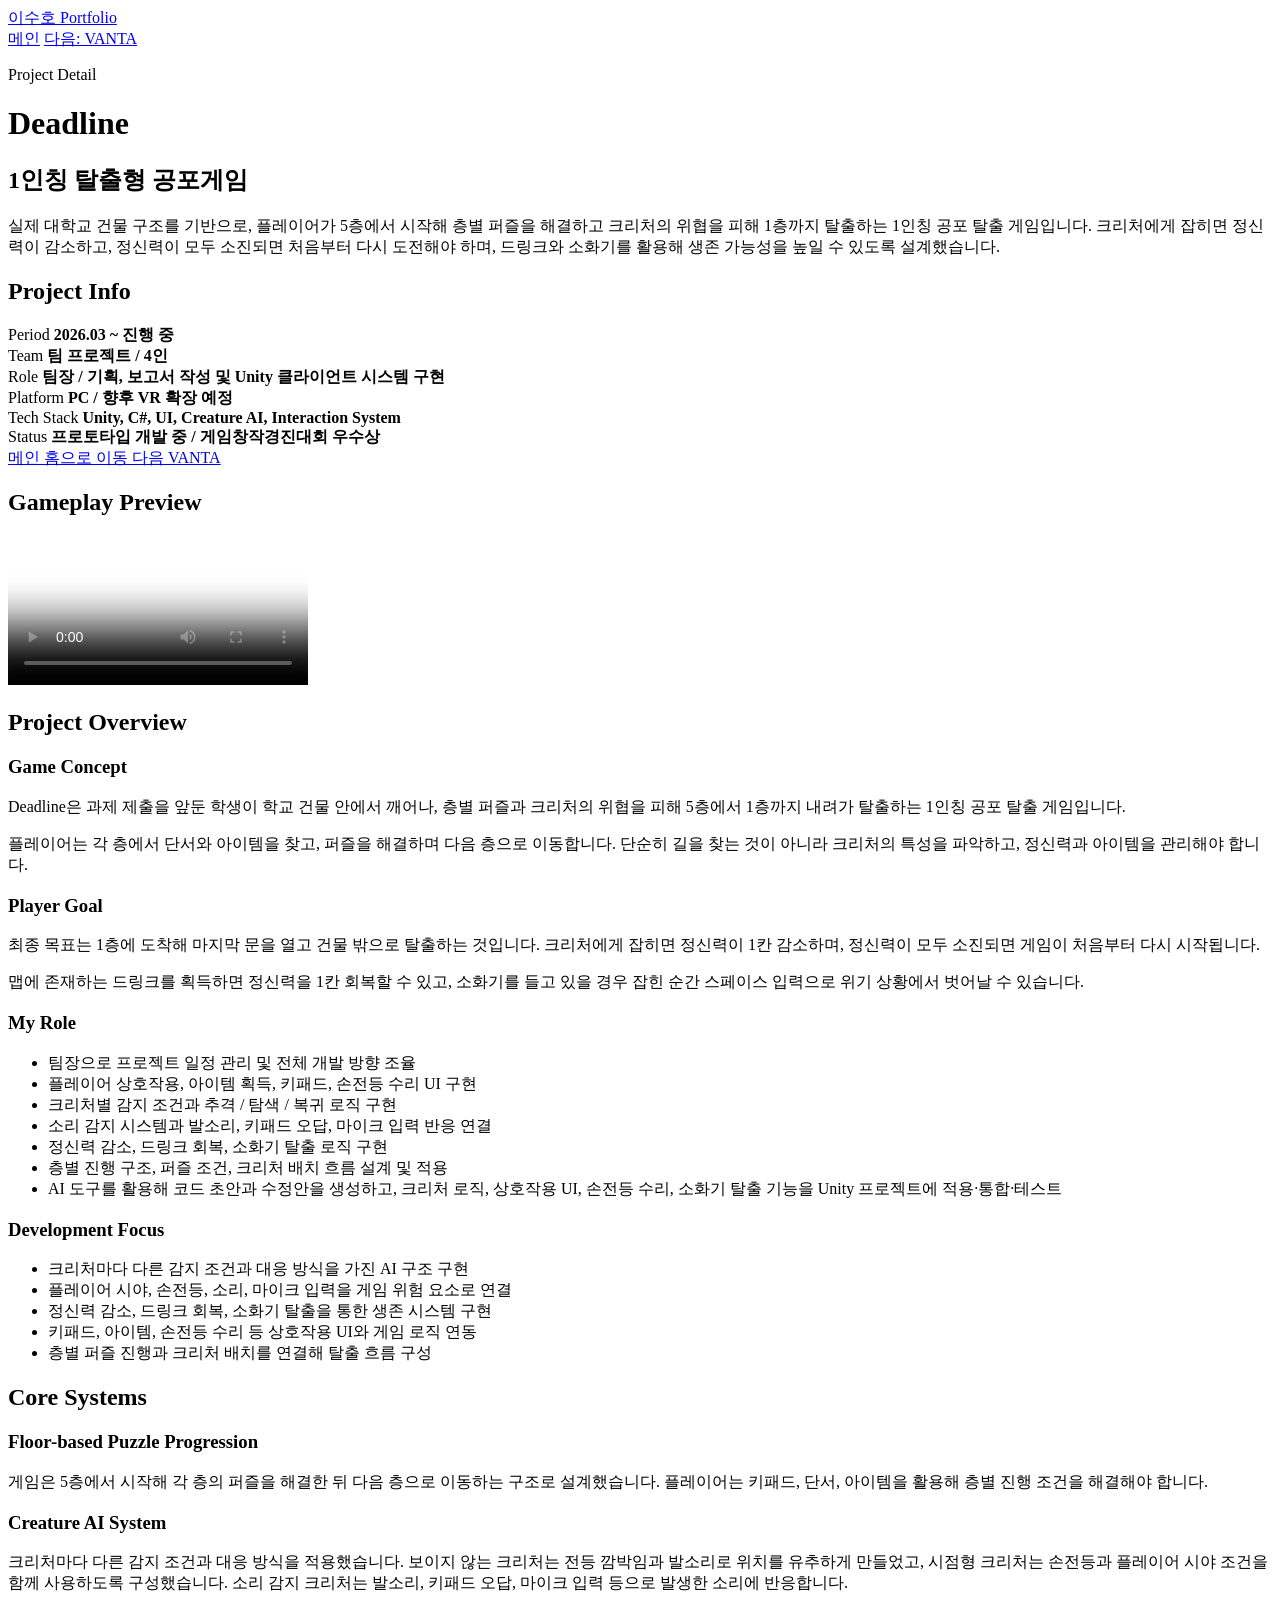
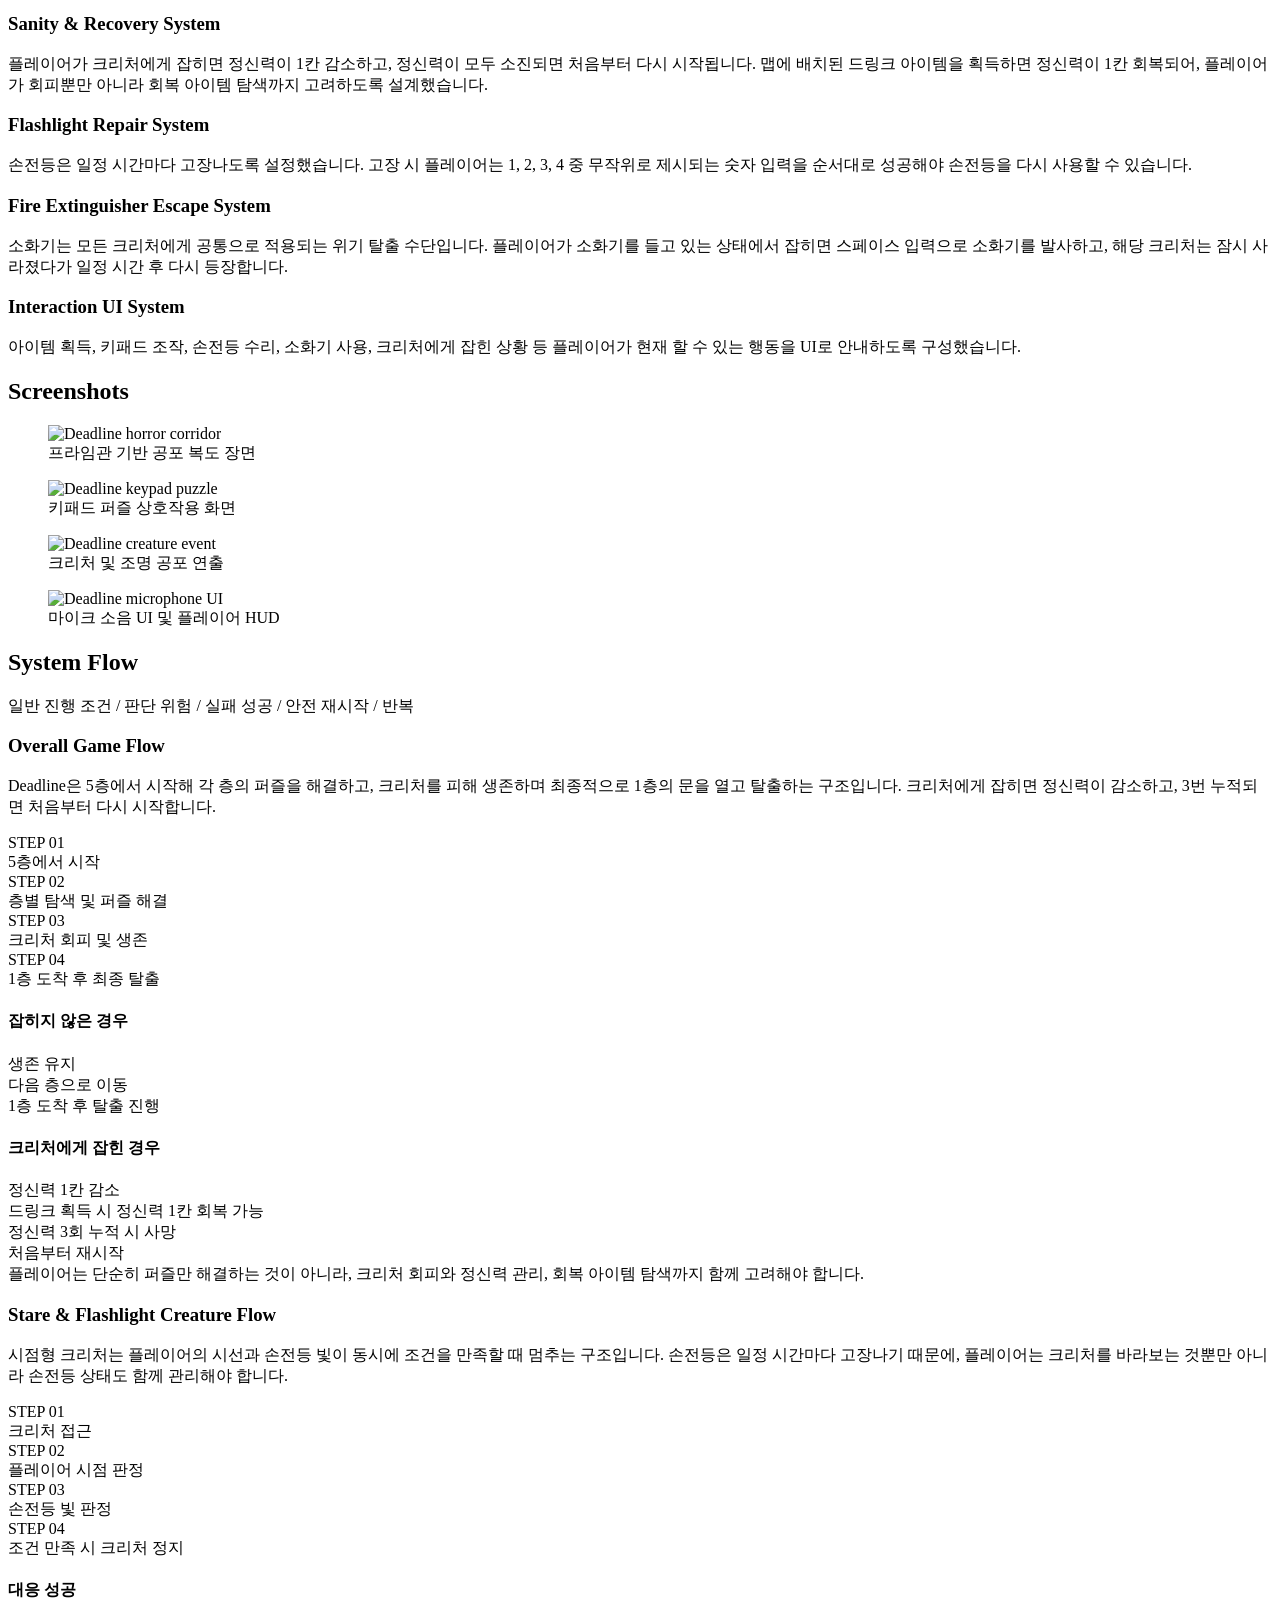
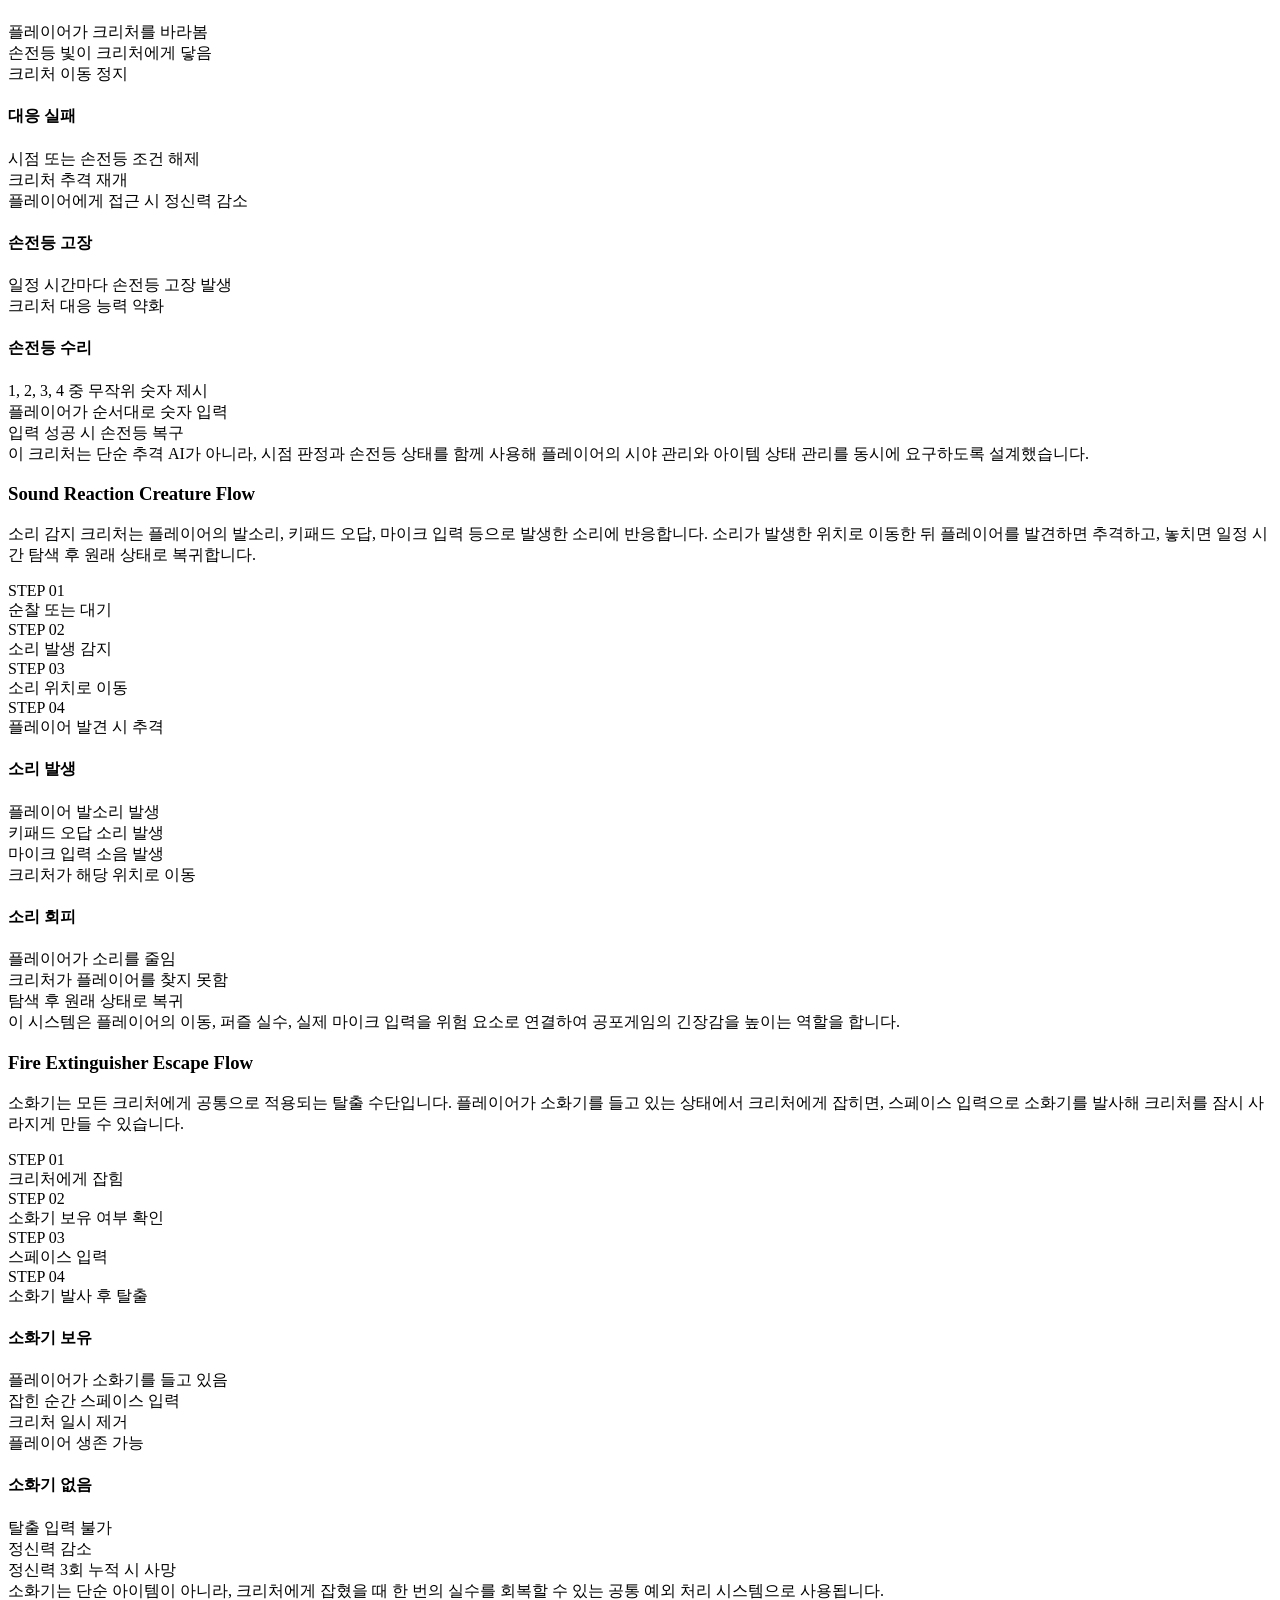
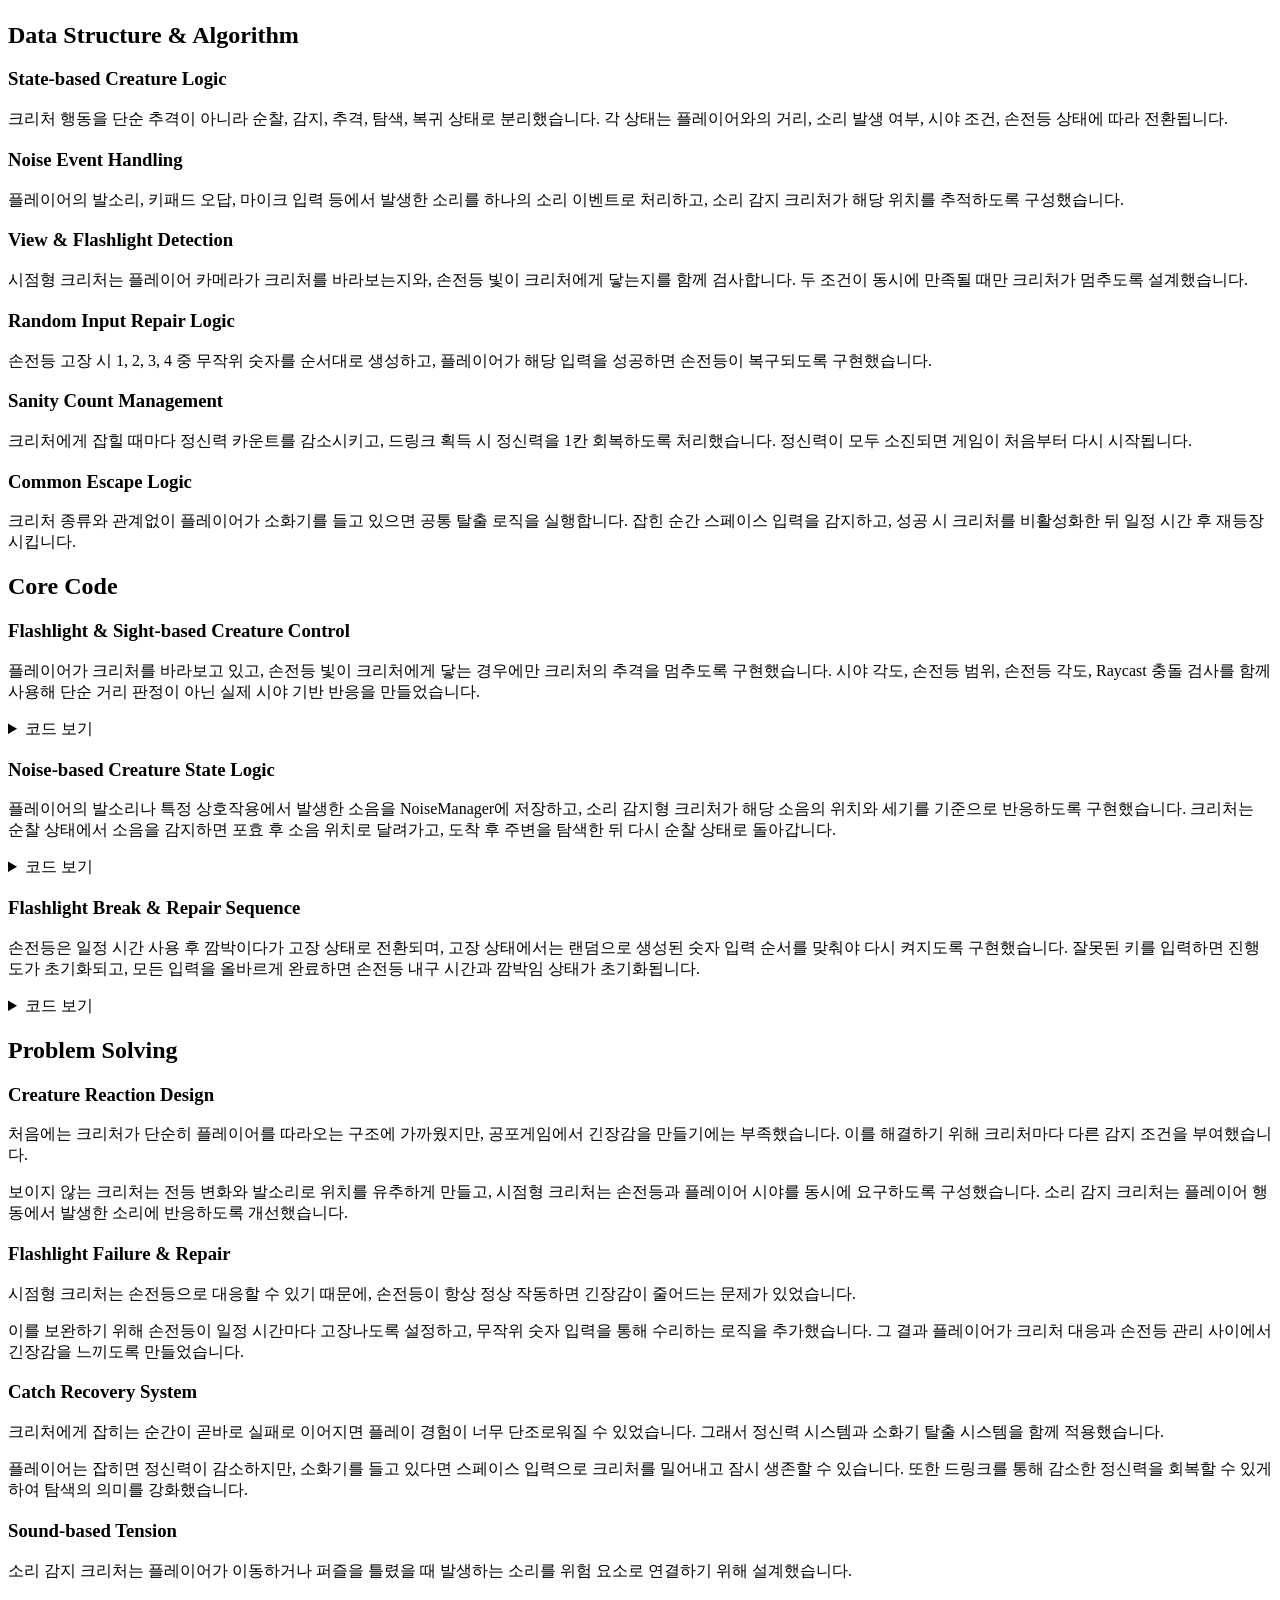
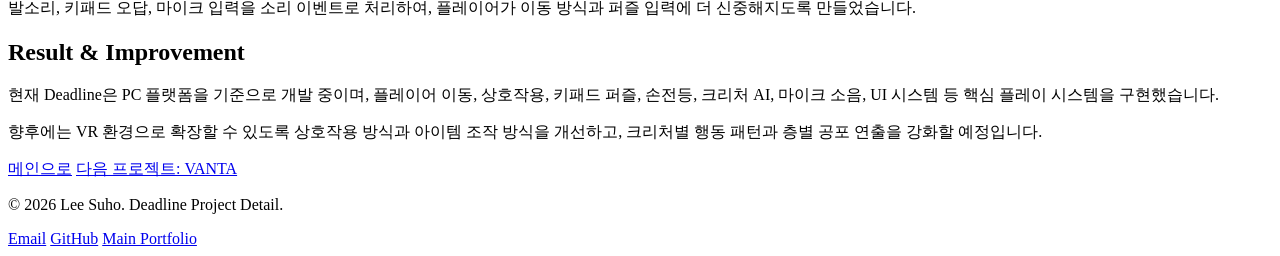
==== commit d2343c2b: "Update deadline.html" ====
--- a/projects/deadline.html
+++ b/projects/deadline.html
@@ -249,6 +249,14 @@
     <section class="section">
       <div class="container">
         <h2 class="section-title">System Flow</h2>
+
+        <div class="flow-legend">
+          <span><i class="legend-dot normal"></i> 일반 진행</span>
+          <span><i class="legend-dot warning"></i> 조건 / 판단</span>
+          <span><i class="legend-dot danger"></i> 위험 / 실패</span>
+          <span><i class="legend-dot safe"></i> 성공 / 안전</span>
+          <span><i class="legend-dot restart"></i> 재시작 / 반복</span>
+        </div>
     
         <div class="flow-section">
     
